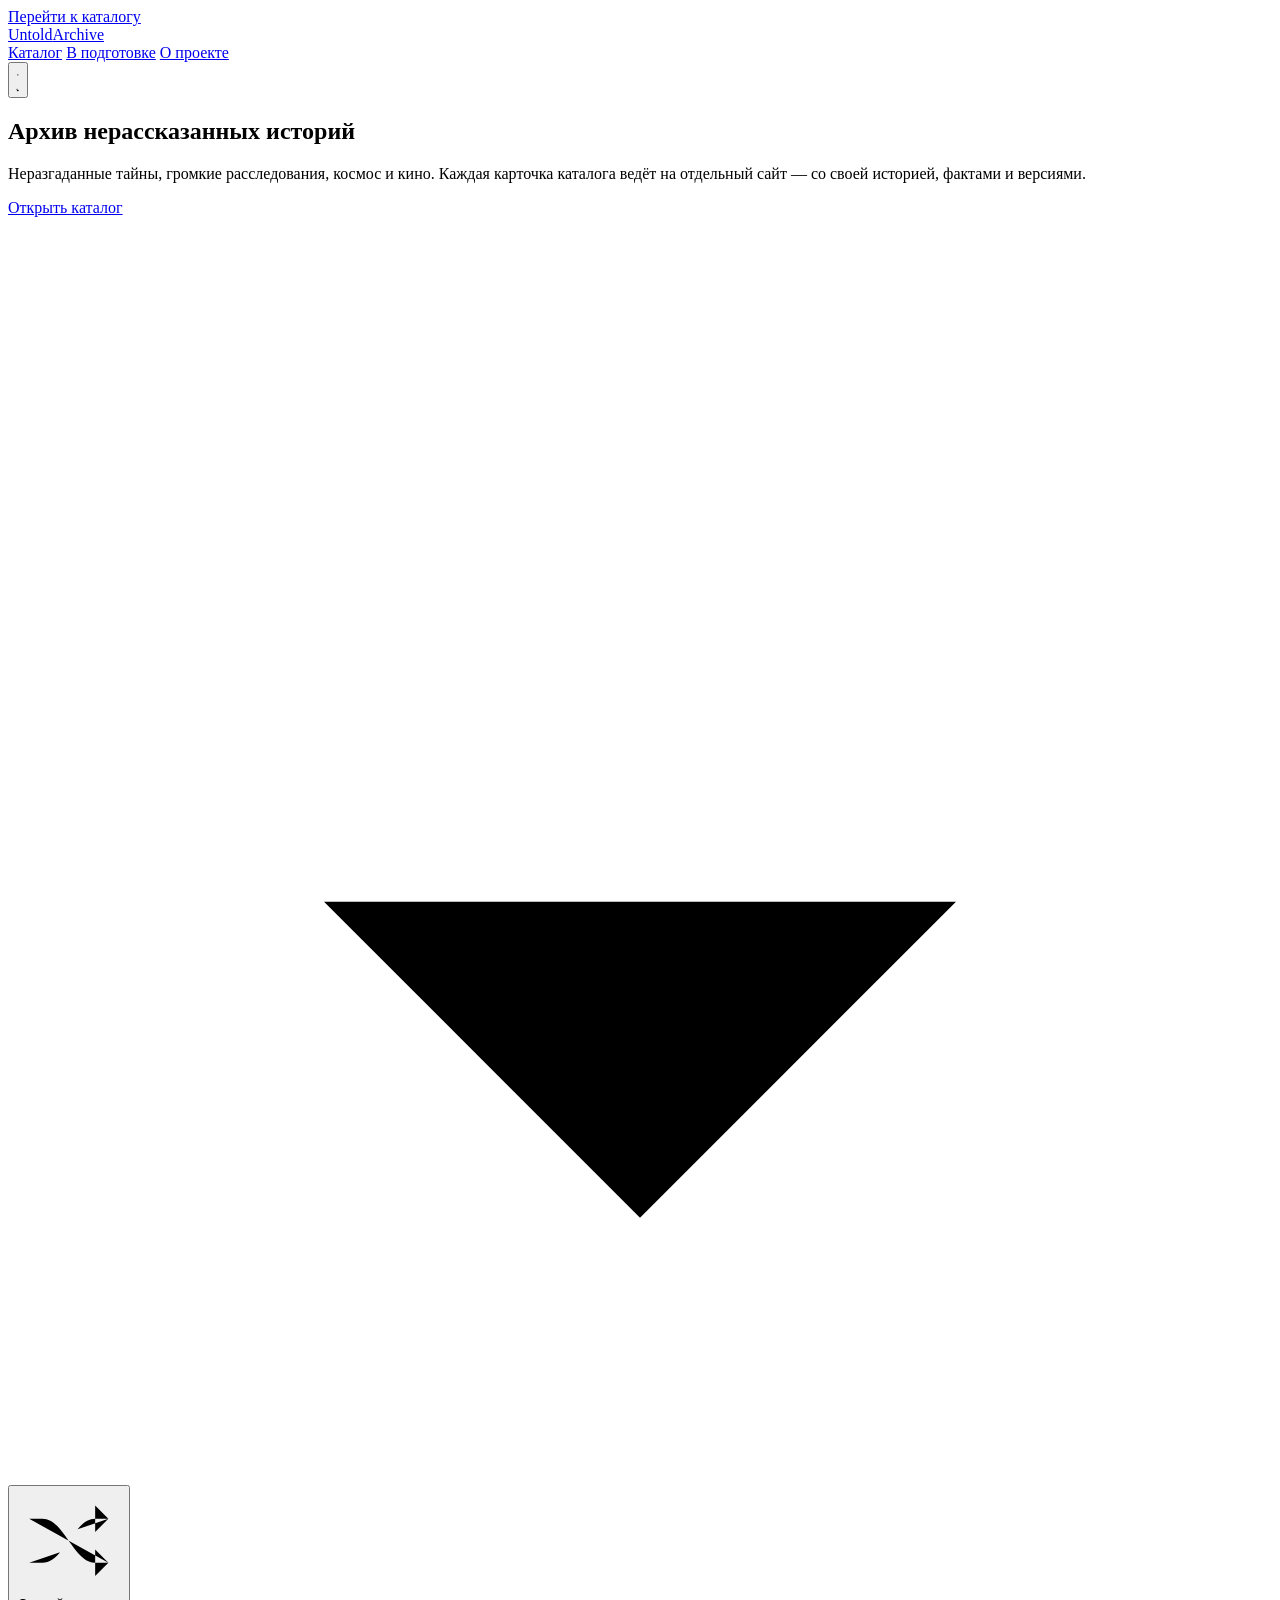
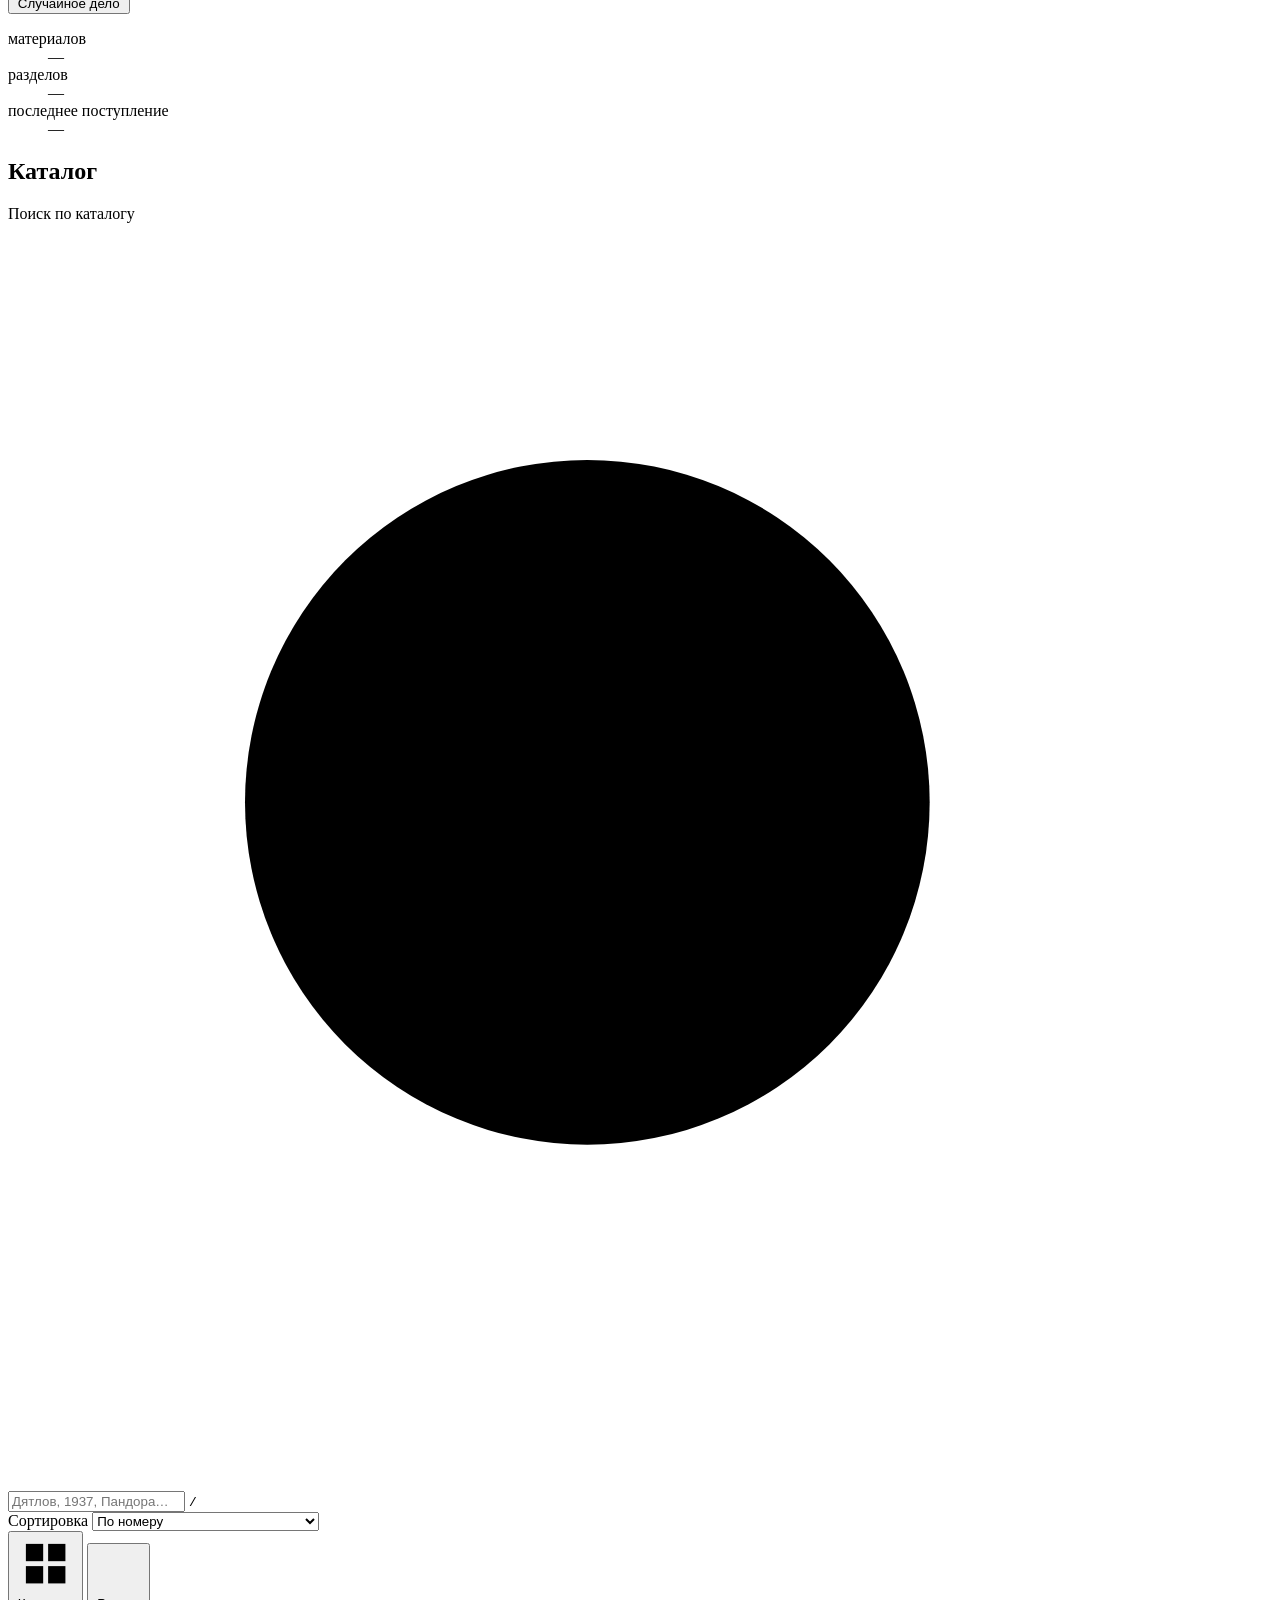
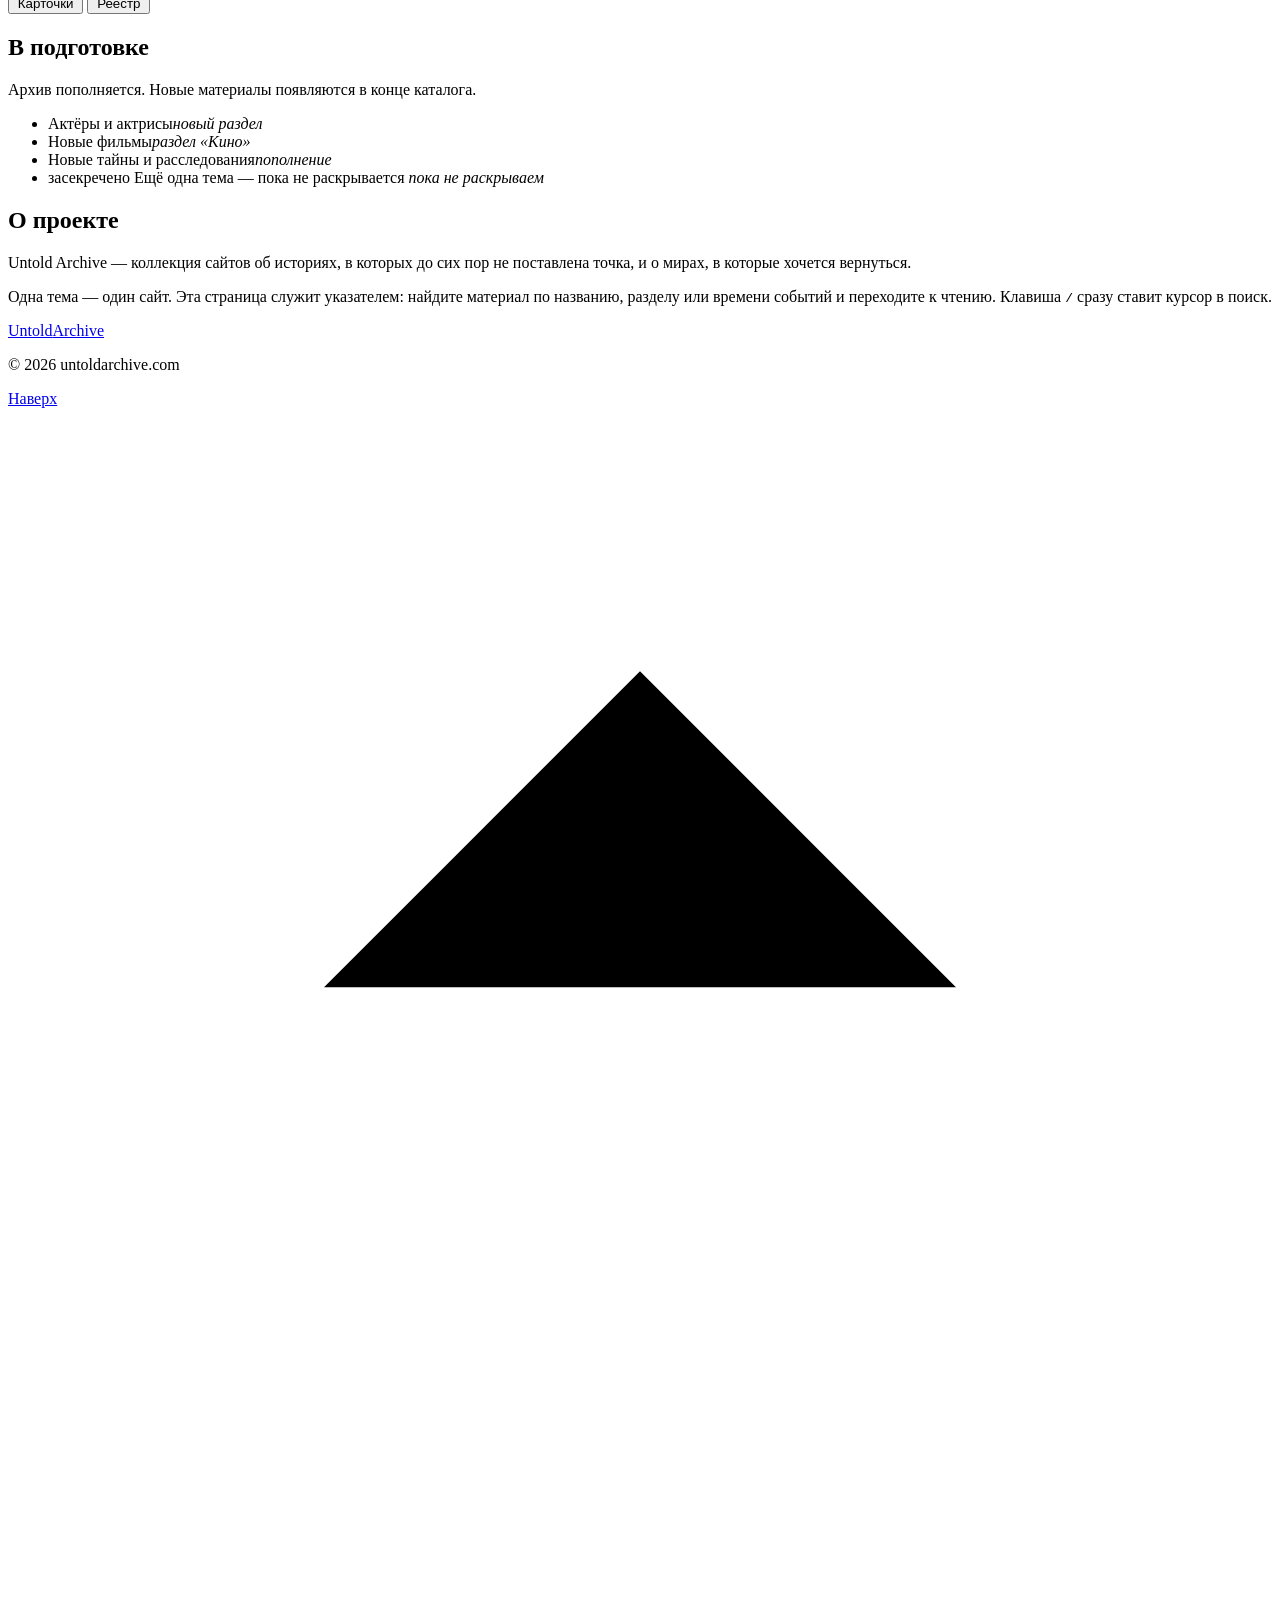
==== index.html @ 39d6f9e0 "Create initial HTML structure for Untold Archive Added a complete HTML structure for the Untold Arch" ====
<!doctype html>
<html lang="ru" data-theme="dark">
  <head>
    <meta charset="UTF-8" />
    <meta name="viewport" content="width=device-width, initial-scale=1.0" />
    <title>Untold Archive — каталог нерассказанных историй: тайны, расследования, космос, кино</title>
    <meta
      name="description"
      content="Untold Archive — каталог авторских сайтов: перевал Дятлова, Амелия Эрхарт, «Мария Целеста», дело Кеннеди, Атлантида, атлас Вселенной, «Интерстеллар» и «Аватар»."
    />
    <meta name="theme-color" content="#101113" />
    <link rel="canonical" href="https://untoldarchive.com/" />

    <meta property="og:type" content="website" />
    <meta property="og:site_name" content="Untold Archive" />
    <meta property="og:title" content="Untold Archive — архив нерассказанных историй" />
    <meta
      property="og:description"
      content="Неразгаданные тайны, громкие расследования, космос и кино. Каждый материал — отдельный сайт."
    />
    <meta property="og:url" content="https://untoldarchive.com/" />
    <meta property="og:locale" content="ru_RU" />

    <link
      rel="icon"
      href="data:image/svg+xml,%3Csvg xmlns='http://www.w3.org/2000/svg' viewBox='0 0 32 32'%3E%3Crect width='32' height='32' rx='4' fill='%23101113'/%3E%3Crect x='6' y='13' width='20' height='6' fill='%23ff5a36'/%3E%3C/svg%3E"
    />

    <link rel="preconnect" href="https://fonts.googleapis.com" />
    <link rel="preconnect" href="https://fonts.gstatic.com" crossorigin />
    <link
      href="https://fonts.googleapis.com/css2?family=Golos+Text:wght@400;500;600&family=JetBrains+Mono:wght@400;500&family=Sofia+Sans+Extra+Condensed:wght@600;800&display=swap"
      rel="stylesheet"
    />

    <!-- Тема применяется до отрисовки, чтобы страница не мигала -->
    <script>
      (function () {
        try {
          var saved = localStorage.getItem('ua-theme');
          if (saved === 'light' || saved === 'dark') {
            document.documentElement.setAttribute('data-theme', saved);
          }
        } catch (e) {}
      })();
    </script>

    <link rel="stylesheet" href="./css/style.css" />
  </head>

  <body>
    <a class="skip-link" href="#catalog">Перейти к каталогу</a>

    <header class="top">
      <div class="wrap top__inner">
        <a class="brand" href="./" aria-label="Untold Archive — на главную">
          <span>Untold</span><i class="brand__bar" aria-hidden="true"></i><span>Archive</span>
        </a>

        <nav class="top__nav" aria-label="Разделы страницы">
          <a href="#catalog">Каталог</a>
          <a href="#soon">В подготовке</a>
          <a href="#about">О проекте</a>
        </nav>

        <button class="icon-btn" id="themeToggle" type="button" aria-label="Включить светлую тему">
          <svg class="icon icon--sun" viewBox="0 0 24 24" aria-hidden="true">
            <circle cx="12" cy="12" r="4" />
            <path d="M12 2v2M12 20v2M2 12h2M20 12h2M4.9 4.9l1.4 1.4M17.7 17.7l1.4 1.4M4.9 19.1l1.4-1.4M17.7 6.3l1.4-1.4" />
          </svg>
          <svg class="icon icon--moon" viewBox="0 0 24 24" aria-hidden="true">
            <path d="M20 14.5A8 8 0 0 1 9.5 4a8 8 0 1 0 10.5 10.5Z" />
          </svg>
        </button>
      </div>
    </header>

    <main>
      <!-- ============================ Первый экран ============================ -->
      <section class="hero">
        <div class="wrap">
          <div class="hero__head">
            <h1 class="hero__title">
              <span class="hero__line">Архив</span>
              <span class="hero__line"><span class="redact">нерассказанных</span></span>
              <span class="hero__line">историй</span>
            </h1>

            <p class="hero__lede">
              Неразгаданные тайны, громкие расследования, космос и кино. Каждая карточка каталога
              ведёт на отдельный сайт — со своей историей, фактами и версиями.
            </p>
          </div>

          <div class="hero__foot">
            <div class="hero__actions">
              <a class="btn btn--primary" href="#catalog">
                Открыть каталог
                <svg class="icon" viewBox="0 0 24 24" aria-hidden="true"><path d="M12 5v14M6 13l6 6 6-6" /></svg>
              </a>
              <button class="btn" type="button" data-random>
                <svg class="icon" viewBox="0 0 24 24" aria-hidden="true">
                  <path d="M3 7h3c5 0 7 10 12 10h3M3 17h3c1.6 0 2.9-1 4-2.4M21 7h-3c-1.6 0-2.9 1-4 2.4M18 4l3 3-3 3M18 14l3 3-3 3" />
                </svg>
                Случайное дело
              </button>
            </div>

            <dl class="stats">
              <div class="stats__item">
                <dt id="statItemsLabel">материалов</dt>
                <dd id="statItems">—</dd>
              </div>
              <div class="stats__item">
                <dt id="statSectionsLabel">разделов</dt>
                <dd id="statSections">—</dd>
              </div>
              <div class="stats__item stats__item--wide">
                <dt>последнее поступление</dt>
                <dd id="statLatest">—</dd>
              </div>
            </dl>
          </div>
        </div>
      </section>

      <!-- ============================== Каталог ============================== -->
      <section class="catalog" id="catalog" aria-labelledby="catalogTitle">
        <div class="wrap">
          <div class="section-head">
            <h2 class="section-title" id="catalogTitle">Каталог</h2>
            <p class="count" id="count" role="status" aria-live="polite"></p>
          </div>

          <div class="controls">
            <form class="search" id="searchForm" role="search">
              <label class="sr-only" for="search">Поиск по каталогу</label>
              <svg class="icon search__icon" viewBox="0 0 24 24" aria-hidden="true">
                <circle cx="11" cy="11" r="6.5" /><path d="m16 16 5 5" />
              </svg>
              <input
                id="search"
                name="q"
                type="search"
                placeholder="Дятлов, 1937, Пандора…"
                autocomplete="off"
                spellcheck="false"
              />
              <kbd class="search__kbd" aria-hidden="true">/</kbd>
              <button class="search__clear" id="searchClear" type="button" aria-label="Очистить поиск" hidden>
                <svg class="icon" viewBox="0 0 24 24" aria-hidden="true"><path d="M6 6l12 12M18 6 6 18" /></svg>
              </button>
            </form>

            <div class="select">
              <label class="sr-only" for="sort">Сортировка</label>
              <select id="sort">
                <option value="no">По номеру</option>
                <option value="new">Сначала новые поступления</option>
                <option value="old">События: от древних к недавним</option>
                <option value="recent">События: от недавних к древним</option>
                <option value="az">По названию, А → Я</option>
              </select>
            </div>

            <div class="segmented" role="group" aria-label="Вид каталога">
              <button type="button" data-view="grid" aria-pressed="true">
                <svg class="icon" viewBox="0 0 24 24" aria-hidden="true">
                  <rect x="4" y="4" width="7" height="7" /><rect x="13" y="4" width="7" height="7" />
                  <rect x="4" y="13" width="7" height="7" /><rect x="13" y="13" width="7" height="7" />
                </svg>
                <span>Карточки</span>
              </button>
              <button type="button" data-view="list" aria-pressed="false">
                <svg class="icon" viewBox="0 0 24 24" aria-hidden="true"><path d="M4 6h16M4 12h16M4 18h16" /></svg>
                <span>Реестр</span>
              </button>
            </div>
          </div>

          <div class="chips" id="chips" role="group" aria-label="Разделы каталога"></div>

          <ul class="grid" id="grid" data-view="grid"></ul>

          <div class="empty" id="empty" hidden>
            <p class="empty__title">В архиве такого нет</p>
            <p class="empty__text" id="emptyText"></p>
            <button class="btn" type="button" id="resetFilters">Показать весь каталог</button>
          </div>

          <noscript>
            <p class="noscript">Каталог собирается скриптом. Включите JavaScript, чтобы увидеть материалы.</p>
          </noscript>
        </div>
      </section>

      <!-- =========================== В подготовке =========================== -->
      <section class="soon" id="soon" aria-labelledby="soonTitle">
        <div class="wrap soon__inner">
          <div>
            <h2 class="section-title" id="soonTitle">В подготовке</h2>
            <p class="soon__text">Архив пополняется. Новые материалы появляются в конце каталога.</p>
          </div>

          <ul class="soon__list">
            <li><span>Актёры и актрисы</span><em>новый раздел</em></li>
            <li><span>Новые фильмы</span><em>раздел «Кино»</em></li>
            <li><span>Новые тайны и расследования</span><em>пополнение</em></li>
            <li>
              <span class="redact redact--still" aria-hidden="true">засекречено</span>
              <span class="sr-only">Ещё одна тема — пока не раскрывается</span>
              <em>пока не раскрываем</em>
            </li>
          </ul>
        </div>
      </section>

      <!-- ============================= О проекте ============================= -->
      <section class="about" id="about" aria-labelledby="aboutTitle">
        <div class="wrap about__inner">
          <h2 class="section-title" id="aboutTitle">О проекте</h2>
          <div class="about__text">
            <p class="about__lead">
              Untold Archive — коллекция сайтов об историях, в которых до сих пор не поставлена точка,
              и о мирах, в которые хочется вернуться.
            </p>
            <p>
              Одна тема — один сайт. Эта страница служит указателем: найдите материал по названию,
              разделу или времени событий и переходите к чтению. Клавиша
              <kbd>/</kbd> сразу ставит курсор в поиск.
            </p>
          </div>
        </div>
      </section>
    </main>

    <footer class="footer">
      <div class="wrap footer__inner">
        <a class="brand brand--small" href="./" aria-label="Untold Archive — на главную">
          <span>Untold</span><i class="brand__bar" aria-hidden="true"></i><span>Archive</span>
        </a>
        <p class="footer__copy">© <span id="year">2026</span> untoldarchive.com</p>
        <a class="footer__up" href="#top" id="toTop">
          Наверх
          <svg class="icon" viewBox="0 0 24 24" aria-hidden="true"><path d="M12 19V5M6 11l6-6 6 6" /></svg>
        </a>
      </div>
    </footer>

    <script type="module" src="./js/app.js"></script>
  </body>
</html>
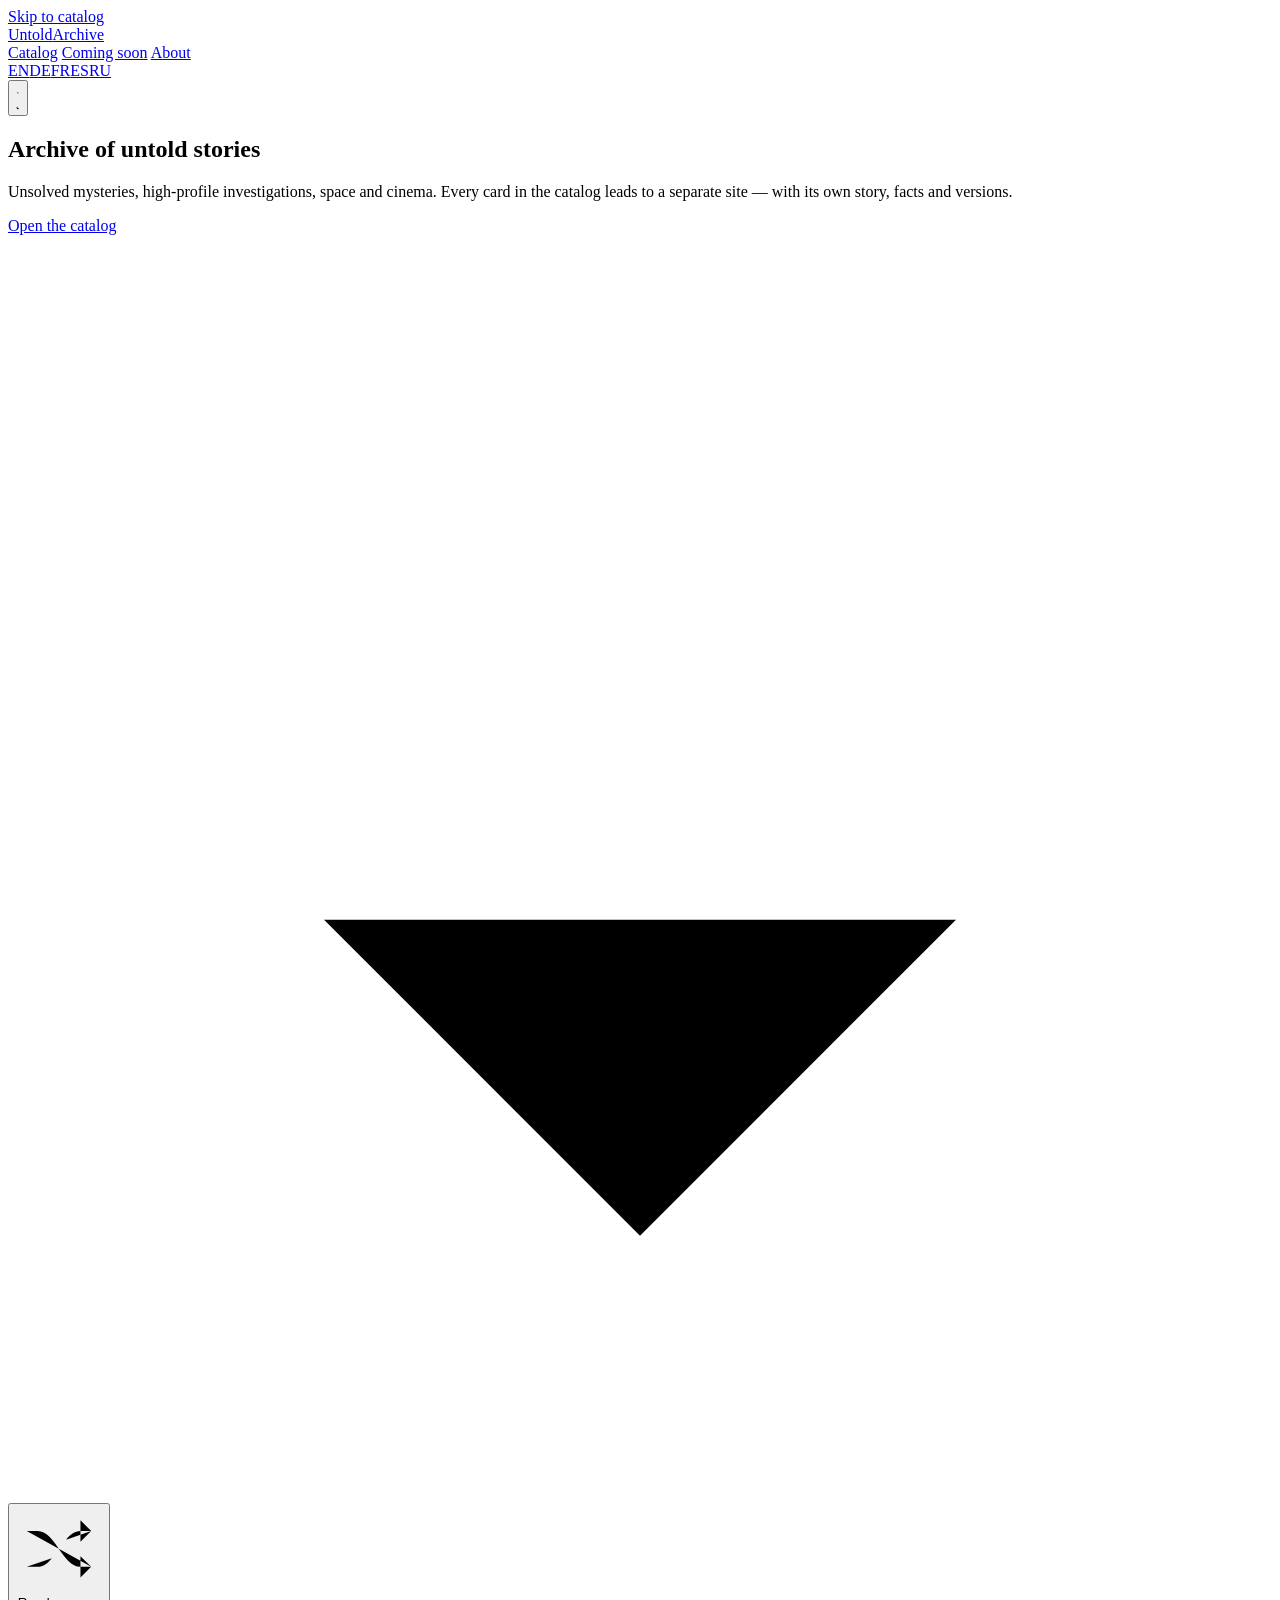
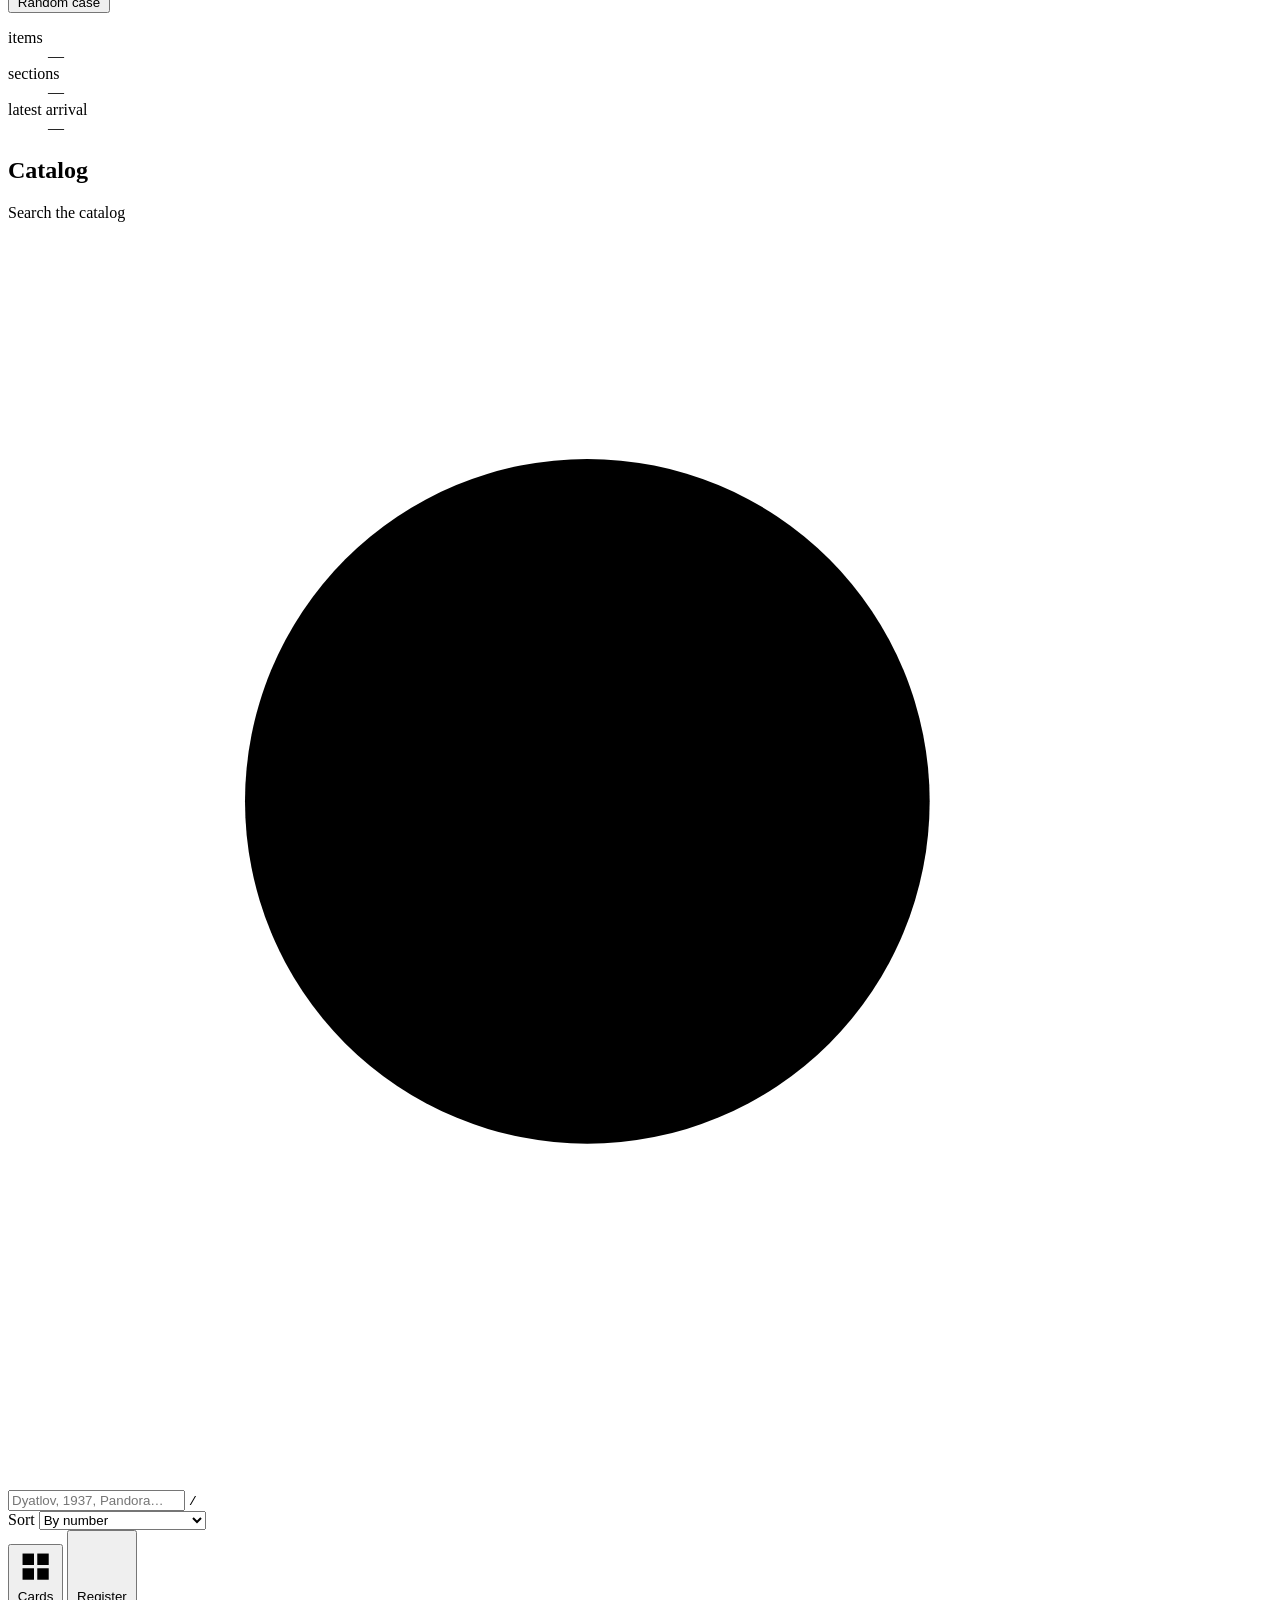
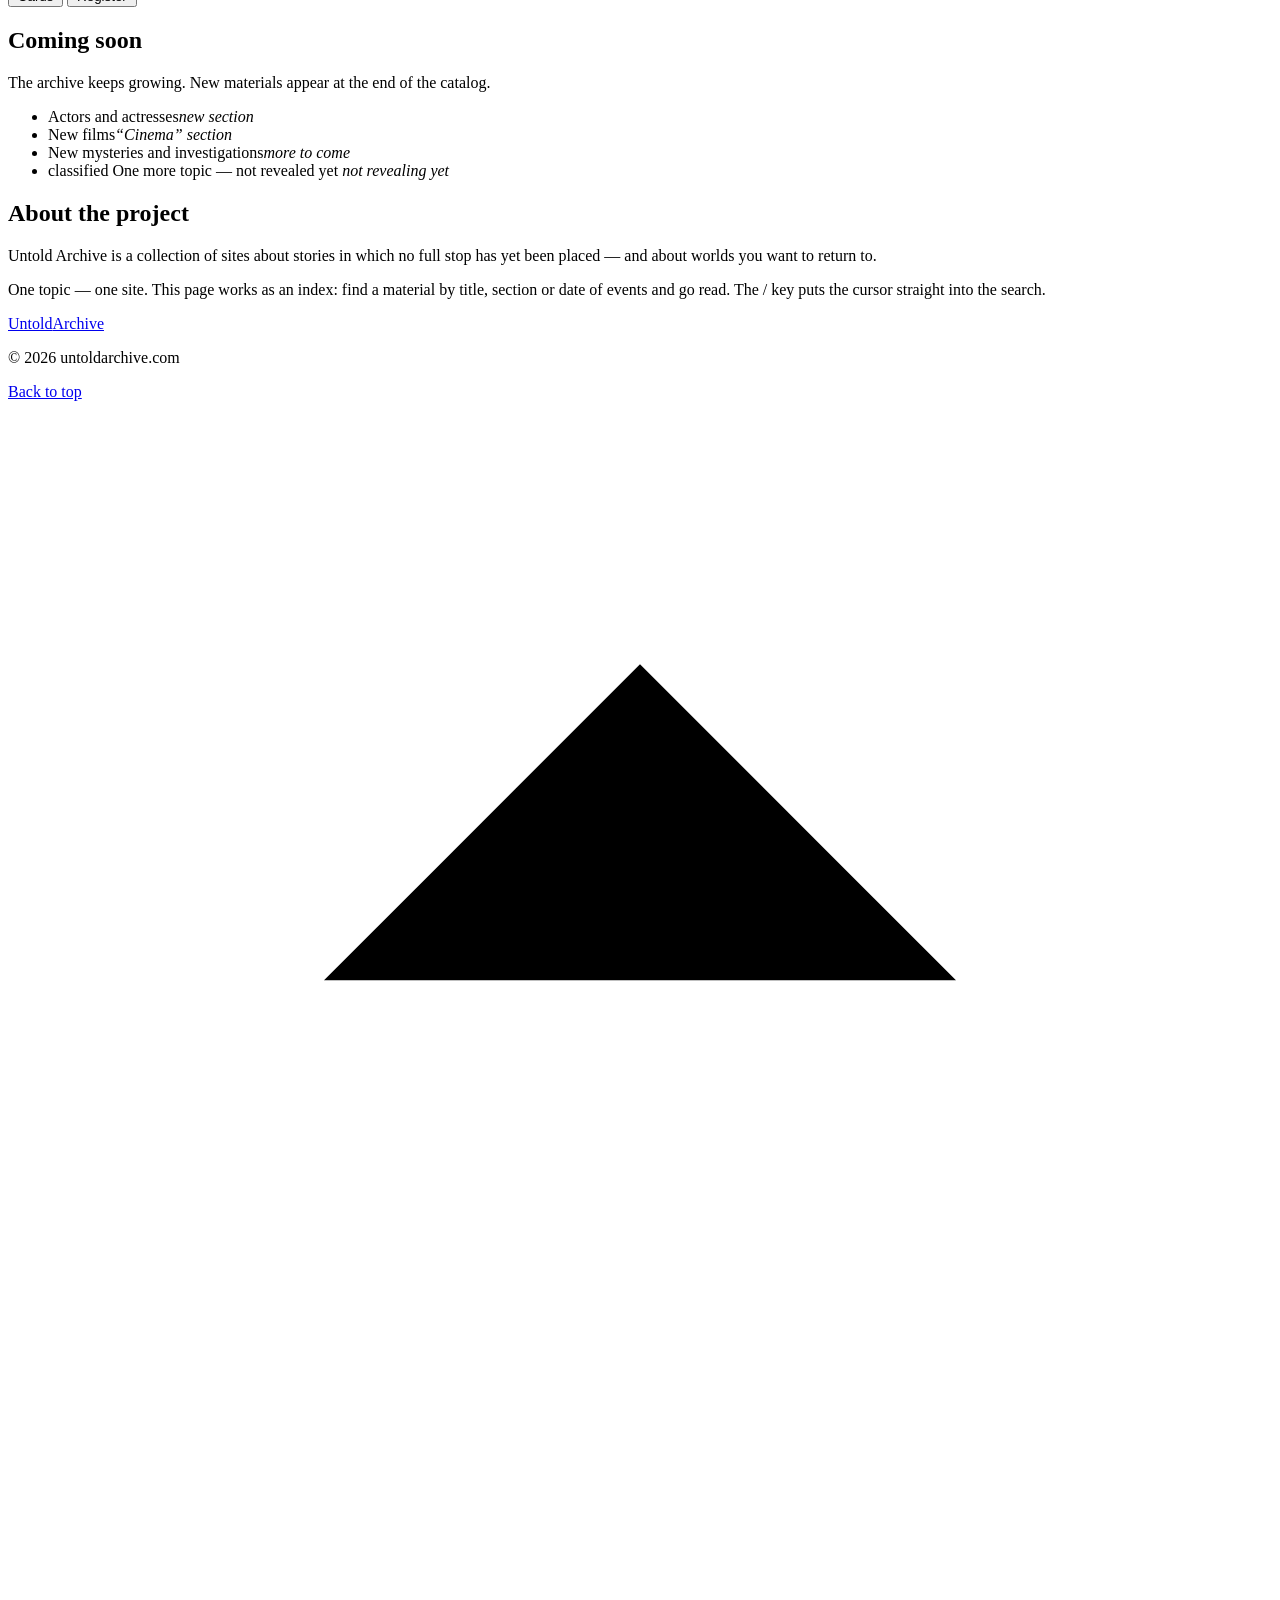
==== commit 13389f31: "Update print statement from 'Hello' to 'Goodbye'" ====
--- a/index.html
+++ b/index.html
@@ -1,25 +1,26 @@
 <!doctype html>
-<html lang="ru" data-theme="dark">
+<html lang="en" data-theme="dark">
   <head>
     <meta charset="UTF-8" />
     <meta name="viewport" content="width=device-width, initial-scale=1.0" />
-    <title>Untold Archive — каталог нерассказанных историй: тайны, расследования, космос, кино</title>
-    <meta
-      name="description"
-      content="Untold Archive — каталог авторских сайтов: перевал Дятлова, Амелия Эрхарт, «Мария Целеста», дело Кеннеди, Атлантида, атлас Вселенной, «Интерстеллар» и «Аватар»."
-    />
+    <title>Untold Archive — a catalog of untold stories: mysteries, investigations, space, cinema</title>
+    <meta name="description" content="Untold Archive — a catalog of author sites: Dyatlov Pass, Amelia Earhart, the Mary Celeste, the Kennedy case, Atlantis, the atlas of the Universe, Interstellar and Avatar." />
     <meta name="theme-color" content="#101113" />
     <link rel="canonical" href="https://untoldarchive.com/" />
 
     <meta property="og:type" content="website" />
     <meta property="og:site_name" content="Untold Archive" />
-    <meta property="og:title" content="Untold Archive — архив нерассказанных историй" />
-    <meta
-      property="og:description"
-      content="Неразгаданные тайны, громкие расследования, космос и кино. Каждый материал — отдельный сайт."
-    />
+    <meta property="og:title" content="Untold Archive — a catalog of untold stories: mysteries, investigations, space, cinema" />
+    <meta property="og:description" content="Untold Archive — a catalog of author sites: Dyatlov Pass, Amelia Earhart, the Mary Celeste, the Kennedy case, Atlantis, the atlas of the Universe, Interstellar and Avatar." />
     <meta property="og:url" content="https://untoldarchive.com/" />
-    <meta property="og:locale" content="ru_RU" />
+    <meta property="og:locale" content="en_US" />
+
+    <link rel="alternate" hreflang="en" href="./" />
+    <link rel="alternate" hreflang="de" href="https://untoldarchive.com/de/" />
+    <link rel="alternate" hreflang="fr" href="https://untoldarchive.com/fr/" />
+    <link rel="alternate" hreflang="es" href="https://untoldarchive.com/es/" />
+    <link rel="alternate" hreflang="ru" href="https://untoldarchive.com/ru/" />
+    <link rel="alternate" hreflang="x-default" href="./" />
 
     <link
       rel="icon"
@@ -45,25 +46,26 @@
       })();
     </script>
 
-    <link rel="stylesheet" href="./css/style.css" />
+    <link rel="stylesheet" href="./assets/style.css" />
   </head>
-
   <body>
-    <a class="skip-link" href="#catalog">Перейти к каталогу</a>
+    <a class="skip-link" href="#catalog">Skip to catalog</a>
 
     <header class="top">
       <div class="wrap top__inner">
-        <a class="brand" href="./" aria-label="Untold Archive — на главную">
+        <a class="brand" href="./" aria-label="Untold Archive — to the home page">
           <span>Untold</span><i class="brand__bar" aria-hidden="true"></i><span>Archive</span>
         </a>
 
-        <nav class="top__nav" aria-label="Разделы страницы">
-          <a href="#catalog">Каталог</a>
-          <a href="#soon">В подготовке</a>
-          <a href="#about">О проекте</a>
+        <nav class="top__nav" aria-label="Page sections">
+          <a href="#catalog">Catalog</a>
+          <a href="#soon">Coming soon</a>
+          <a href="#about">About</a>
         </nav>
 
-        <button class="icon-btn" id="themeToggle" type="button" aria-label="Включить светлую тему">
+        <nav class="lang top__lang" aria-label="Page language"><a href="./" hreflang="en" title="English" aria-current="page">EN</a><a href="https://untoldarchive.com/de/" hreflang="de" title="Deutsch">DE</a><a href="https://untoldarchive.com/fr/" hreflang="fr" title="Français">FR</a><a href="https://untoldarchive.com/es/" hreflang="es" title="Español">ES</a><a href="https://untoldarchive.com/ru/" hreflang="ru" title="Русский">RU</a></nav>
+
+        <button class="icon-btn" id="themeToggle" type="button" aria-label="Switch to light theme">
           <svg class="icon icon--sun" viewBox="0 0 24 24" aria-hidden="true">
             <circle cx="12" cy="12" r="4" />
             <path d="M12 2v2M12 20v2M2 12h2M20 12h2M4.9 4.9l1.4 1.4M17.7 17.7l1.4 1.4M4.9 19.1l1.4-1.4M17.7 6.3l1.4-1.4" />
@@ -81,42 +83,39 @@
         <div class="wrap">
           <div class="hero__head">
             <h1 class="hero__title">
-              <span class="hero__line">Архив</span>
-              <span class="hero__line"><span class="redact">нерассказанных</span></span>
-              <span class="hero__line">историй</span>
+              <span class="hero__line">Archive</span>
+              <span class="hero__line"><span class="redact">of untold</span></span>
+              <span class="hero__line">stories</span>
             </h1>
 
-            <p class="hero__lede">
-              Неразгаданные тайны, громкие расследования, космос и кино. Каждая карточка каталога
-              ведёт на отдельный сайт — со своей историей, фактами и версиями.
-            </p>
+            <p class="hero__lede">Unsolved mysteries, high-profile investigations, space and cinema. Every card in the catalog leads to a separate site — with its own story, facts and versions.</p>
           </div>
 
           <div class="hero__foot">
             <div class="hero__actions">
               <a class="btn btn--primary" href="#catalog">
-                Открыть каталог
+                Open the catalog
                 <svg class="icon" viewBox="0 0 24 24" aria-hidden="true"><path d="M12 5v14M6 13l6 6 6-6" /></svg>
               </a>
               <button class="btn" type="button" data-random>
                 <svg class="icon" viewBox="0 0 24 24" aria-hidden="true">
                   <path d="M3 7h3c5 0 7 10 12 10h3M3 17h3c1.6 0 2.9-1 4-2.4M21 7h-3c-1.6 0-2.9 1-4 2.4M18 4l3 3-3 3M18 14l3 3-3 3" />
                 </svg>
-                Случайное дело
+                Random case
               </button>
             </div>
 
             <dl class="stats">
               <div class="stats__item">
-                <dt id="statItemsLabel">материалов</dt>
+                <dt id="statItemsLabel">items</dt>
                 <dd id="statItems">—</dd>
               </div>
               <div class="stats__item">
-                <dt id="statSectionsLabel">разделов</dt>
+                <dt id="statSectionsLabel">sections</dt>
                 <dd id="statSections">—</dd>
               </div>
               <div class="stats__item stats__item--wide">
-                <dt>последнее поступление</dt>
+                <dt>latest arrival</dt>
                 <dd id="statLatest">—</dd>
               </div>
             </dl>
@@ -128,13 +127,13 @@
       <section class="catalog" id="catalog" aria-labelledby="catalogTitle">
         <div class="wrap">
           <div class="section-head">
-            <h2 class="section-title" id="catalogTitle">Каталог</h2>
+            <h2 class="section-title" id="catalogTitle">Catalog</h2>
             <p class="count" id="count" role="status" aria-live="polite"></p>
           </div>
 
           <div class="controls">
             <form class="search" id="searchForm" role="search">
-              <label class="sr-only" for="search">Поиск по каталогу</label>
+              <label class="sr-only" for="search">Search the catalog</label>
               <svg class="icon search__icon" viewBox="0 0 24 24" aria-hidden="true">
                 <circle cx="11" cy="11" r="6.5" /><path d="m16 16 5 5" />
               </svg>
@@ -142,54 +141,54 @@
                 id="search"
                 name="q"
                 type="search"
-                placeholder="Дятлов, 1937, Пандора…"
+                placeholder="Dyatlov, 1937, Pandora…"
                 autocomplete="off"
                 spellcheck="false"
               />
               <kbd class="search__kbd" aria-hidden="true">/</kbd>
-              <button class="search__clear" id="searchClear" type="button" aria-label="Очистить поиск" hidden>
+              <button class="search__clear" id="searchClear" type="button" aria-label="Clear search" hidden>
                 <svg class="icon" viewBox="0 0 24 24" aria-hidden="true"><path d="M6 6l12 12M18 6 6 18" /></svg>
               </button>
             </form>
 
             <div class="select">
-              <label class="sr-only" for="sort">Сортировка</label>
+              <label class="sr-only" for="sort">Sort</label>
               <select id="sort">
-                <option value="no">По номеру</option>
-                <option value="new">Сначала новые поступления</option>
-                <option value="old">События: от древних к недавним</option>
-                <option value="recent">События: от недавних к древним</option>
-                <option value="az">По названию, А → Я</option>
+                <option value="no">By number</option>
+                <option value="new">Newest arrivals first</option>
+                <option value="old">Events: oldest to newest</option>
+                <option value="recent">Events: newest to oldest</option>
+                <option value="az">By title, A → Z</option>
               </select>
             </div>
 
-            <div class="segmented" role="group" aria-label="Вид каталога">
+            <div class="segmented" role="group" aria-label="Catalog view">
               <button type="button" data-view="grid" aria-pressed="true">
                 <svg class="icon" viewBox="0 0 24 24" aria-hidden="true">
                   <rect x="4" y="4" width="7" height="7" /><rect x="13" y="4" width="7" height="7" />
                   <rect x="4" y="13" width="7" height="7" /><rect x="13" y="13" width="7" height="7" />
                 </svg>
-                <span>Карточки</span>
+                <span>Cards</span>
               </button>
               <button type="button" data-view="list" aria-pressed="false">
                 <svg class="icon" viewBox="0 0 24 24" aria-hidden="true"><path d="M4 6h16M4 12h16M4 18h16" /></svg>
-                <span>Реестр</span>
+                <span>Register</span>
               </button>
             </div>
           </div>
 
-          <div class="chips" id="chips" role="group" aria-label="Разделы каталога"></div>
+          <div class="chips" id="chips" role="group" aria-label="Catalog sections"></div>
 
           <ul class="grid" id="grid" data-view="grid"></ul>
 
           <div class="empty" id="empty" hidden>
-            <p class="empty__title">В архиве такого нет</p>
+            <p class="empty__title">Nothing like that in the archive</p>
             <p class="empty__text" id="emptyText"></p>
-            <button class="btn" type="button" id="resetFilters">Показать весь каталог</button>
+            <button class="btn" type="button" id="resetFilters">Show the whole catalog</button>
           </div>
 
           <noscript>
-            <p class="noscript">Каталог собирается скриптом. Включите JavaScript, чтобы увидеть материалы.</p>
+            <p class="noscript">The catalog is assembled by a script. Enable JavaScript to see the materials.</p>
           </noscript>
         </div>
       </section>
@@ -198,18 +197,18 @@
       <section class="soon" id="soon" aria-labelledby="soonTitle">
         <div class="wrap soon__inner">
           <div>
-            <h2 class="section-title" id="soonTitle">В подготовке</h2>
-            <p class="soon__text">Архив пополняется. Новые материалы появляются в конце каталога.</p>
+            <h2 class="section-title" id="soonTitle">Coming soon</h2>
+            <p class="soon__text">The archive keeps growing. New materials appear at the end of the catalog.</p>
           </div>
 
           <ul class="soon__list">
-            <li><span>Актёры и актрисы</span><em>новый раздел</em></li>
-            <li><span>Новые фильмы</span><em>раздел «Кино»</em></li>
-            <li><span>Новые тайны и расследования</span><em>пополнение</em></li>
+            <li><span>Actors and actresses</span><em>new section</em></li>
+            <li><span>New films</span><em>“Cinema” section</em></li>
+            <li><span>New mysteries and investigations</span><em>more to come</em></li>
             <li>
-              <span class="redact redact--still" aria-hidden="true">засекречено</span>
-              <span class="sr-only">Ещё одна тема — пока не раскрывается</span>
-              <em>пока не раскрываем</em>
+              <span class="redact redact--still" aria-hidden="true">classified</span>
+              <span class="sr-only">One more topic — not revealed yet</span>
+              <em>not revealing yet</em>
             </li>
           </ul>
         </div>
@@ -218,17 +217,10 @@
       <!-- ============================= О проекте ============================= -->
       <section class="about" id="about" aria-labelledby="aboutTitle">
         <div class="wrap about__inner">
-          <h2 class="section-title" id="aboutTitle">О проекте</h2>
+          <h2 class="section-title" id="aboutTitle">About the project</h2>
           <div class="about__text">
-            <p class="about__lead">
-              Untold Archive — коллекция сайтов об историях, в которых до сих пор не поставлена точка,
-              и о мирах, в которые хочется вернуться.
-            </p>
-            <p>
-              Одна тема — один сайт. Эта страница служит указателем: найдите материал по названию,
-              разделу или времени событий и переходите к чтению. Клавиша
-              <kbd>/</kbd> сразу ставит курсор в поиск.
-            </p>
+            <p class="about__lead">Untold Archive is a collection of sites about stories in which no full stop has yet been placed — and about worlds you want to return to.</p>
+            <p>One topic — one site. This page works as an index: find a material by title, section or date of events and go read. The / key puts the cursor straight into the search.</p>
           </div>
         </div>
       </section>
@@ -236,17 +228,20 @@
 
     <footer class="footer">
       <div class="wrap footer__inner">
-        <a class="brand brand--small" href="./" aria-label="Untold Archive — на главную">
+        <a class="brand brand--small" href="./" aria-label="Untold Archive — to the home page">
           <span>Untold</span><i class="brand__bar" aria-hidden="true"></i><span>Archive</span>
         </a>
         <p class="footer__copy">© <span id="year">2026</span> untoldarchive.com</p>
         <a class="footer__up" href="#top" id="toTop">
-          Наверх
+          Back to top
           <svg class="icon" viewBox="0 0 24 24" aria-hidden="true"><path d="M12 19V5M6 11l6-6 6 6" /></svg>
         </a>
       </div>
     </footer>
 
-    <script type="module" src="./js/app.js"></script>
+    <script>
+      window.UA = {"locale":"en","dict":{"docTitle":"Untold Archive — a catalog of untold stories: mysteries, investigations, space, cinema","docDescription":"Untold Archive — a catalog of author sites: Dyatlov Pass, Amelia Earhart, the Mary Celeste, the Kennedy case, Atlantis, the atlas of the Universe, Interstellar and Avatar.","skipLink":"Skip to catalog","navLabel":"Page sections","navCatalog":"Catalog","navSoon":"Coming soon","navAbout":"About","brandHome":"Untold Archive — to the home page","themeToLight":"Switch to light theme","themeToDark":"Switch to dark theme","langLabel":"Page language","hero":["Archive","of untold","stories"],"heroLede":"Unsolved mysteries, high-profile investigations, space and cinema. Every card in the catalog leads to a separate site — with its own story, facts and versions.","openCatalog":"Open the catalog","randomCase":"Random case","statItemsLabel":"items","statSectionsLabel":"sections","statLatestLabel":"latest arrival","itemWords":{"one":"item","other":"items"},"catalogTitle":"Catalog","chipsLabel":"Catalog sections","countFound":"{n} of {total} found","searchLabel":"Search the catalog","searchPlaceholder":"Dyatlov, 1937, Pandora…","searchClear":"Clear search","sortLabel":"Sort","sortOptions":["By number","Newest arrivals first","Events: oldest to newest","Events: newest to oldest","By title, A → Z"],"viewLabel":"Catalog view","viewGrid":"Cards","viewList":"Register","chipAll":"All","chipSoon":"Section in preparation","chipSoonShort":"soon","cardOpen":"Open site","emptyTitle":"Nothing like that in the archive","emptyQuery":"Nothing found for “{q}”{where}. Try another word — a name, a year or a place.","emptyCategory":"This section is empty for now.","resetFilters":"Show the whole catalog","noscript":"The catalog is assembled by a script. Enable JavaScript to see the materials.","soonTitle":"Coming soon","soonText":"The archive keeps growing. New materials appear at the end of the catalog.","soonList":[{"title":"Actors and actresses","note":"new section"},{"title":"New films","note":"“Cinema” section"},{"title":"New mysteries and investigations","note":"more to come"},{"title":"One more topic — not revealed yet","note":"not revealing yet"}],"soonRedacted":"classified","aboutTitle":"About the project","aboutLead":"Untold Archive is a collection of sites about stories in which no full stop has yet been placed — and about worlds you want to return to.","aboutBody":"One topic — one site. This page works as an index: find a material by title, section or date of events and go read. The / key puts the cursor straight into the search.","footerUp":"Back to top","fallbackLabel":"Uncategorised","fallbackShort":"Other","inSection":" in the “{label}” section"},"categories":[{"id":"mystery","label":"Mysteries \u0026 Disappearances","short":"Mysteries","color":"#a9c4ff"},{"id":"case","label":"Investigations","short":"Investigations","color":"#e0475c"},{"id":"ancient","label":"Ancient World","short":"Ancient","color":"#e6b450"},{"id":"space","label":"Space","short":"Space","color":"#b58cff"},{"id":"film","label":"Cinema","short":"Cinema","color":"#4fc3f7"},{"id":"people","label":"Actors \u0026 Actresses","short":"People","color":"#f29bb7"}],"items":[{"id":"dyatlov-pass","url":"https://untoldarchive.com/TheDyatlovPassIncident-en/","title":"Dyatlov Pass","subtitle":"Mountain of the Dead","desc":"Nine hikers from Igor Dyatlov’s group died in the northern Urals on the night of 2 February 1959. The causes are still argued over.","category":"mystery","mark":"1959","year":1959,"hue":"#bfe3ff","glyph":"mountain","glyphSvg":"\u003csvg class=\"glyph\" viewBox=\"0 0 64 64\" fill=\"none\" stroke=\"currentColor\" stroke-width=\"1.4\" stroke-linecap=\"round\" stroke-linejoin=\"round\" aria-hidden=\"true\" focusable=\"false\"\u003e\u003cpath pathLength=\"1\" d=\"M4 52 22 20l9 14 7-10 22 28Z\"/\u003e\u003cpath pathLength=\"1\" d=\"m27 52 5-8 5 8\"/\u003e\u003cpath pathLength=\"1\" d=\"M32 44v8\"/\u003e\u003ccircle pathLength=\"1\" cx=\"49\" cy=\"13\" r=\"4\"/\u003e\u003c/svg\u003e","tags":["Urals","Kholat Syakhl","hikers","USSR","tent","Dyatlov"]},{"id":"amelia-earhart","url":"https://untoldarchive.com/DisappearanceOfAmeliaEarhart-en/","title":"The Disappearance of Amelia Earhart","subtitle":"Archival investigation","desc":"On 2 July 1937 the Lockheed Electra vanished over the Pacific on its way to Howland Island. Neither the aircraft nor the crew has ever been found.","category":"mystery","mark":"1937","year":1937,"hue":"#f2c879","glyph":"plane","glyphSvg":"\u003csvg class=\"glyph\" viewBox=\"0 0 64 64\" fill=\"none\" stroke=\"currentColor\" stroke-width=\"1.4\" stroke-linecap=\"round\" stroke-linejoin=\"round\" aria-hidden=\"true\" focusable=\"false\"\u003e\u003cpath pathLength=\"1\" d=\"M32 6c2 3 3 7 3 12v28c0 4-1 8-3 12-2-4-3-8-3-12V18c0-5 1-9 3-12Z\"/\u003e\u003cpath pathLength=\"1\" d=\"M29 24 6 34v4l23-4\"/\u003e\u003cpath pathLength=\"1\" d=\"m35 24 23 10v4l-23-4\"/\u003e\u003cpath pathLength=\"1\" d=\"m29 48-9 5v3l9-2\"/\u003e\u003cpath pathLength=\"1\" d=\"m35 48 9 5v3l-9-2\"/\u003e\u003cpath pathLength=\"1\" d=\"M17 25v5\"/\u003e\u003cpath pathLength=\"1\" d=\"M47 25v5\"/\u003e\u003c/svg\u003e","tags":["aviation","Pacific","Howland","Electra","Noonan","aviator"]},{"id":"mary-celeste","url":"https://untoldarchive.com/MaryCeleste-en/","title":"Mary Celeste","subtitle":"Archive of the unknown","desc":"In December 1872 a brigantine was found in the Atlantic under sail, with her cargo aboard — and not a single person on board.","category":"mystery","mark":"1872","year":1872,"hue":"#6fc7b8","glyph":"ship","glyphSvg":"\u003csvg class=\"glyph\" viewBox=\"0 0 64 64\" fill=\"none\" stroke=\"currentColor\" stroke-width=\"1.4\" stroke-linecap=\"round\" stroke-linejoin=\"round\" aria-hidden=\"true\" focusable=\"false\"\u003e\u003cpath pathLength=\"1\" d=\"M8 44h48l-6 10H14Z\"/\u003e\u003cpath pathLength=\"1\" d=\"M22 44V10\"/\u003e\u003cpath pathLength=\"1\" d=\"M42 44V16\"/\u003e\u003cpath pathLength=\"1\" d=\"M19 14 8 40h11Z\"/\u003e\u003cpath pathLength=\"1\" d=\"M25 12h11v10H25Z\"/\u003e\u003cpath pathLength=\"1\" d=\"M25 26h13v12H25Z\"/\u003e\u003cpath pathLength=\"1\" d=\"M45 18c5 5 8 12 8 20h-8Z\"/\u003e\u003cpath pathLength=\"1\" d=\"M4 60c4-3 8-3 12 0s8 3 12 0 8-3 12 0 8 3 12 0 4-2 8-1\"/\u003e\u003c/svg\u003e","tags":["ghost ship","Atlantic","brigantine","sea","crew"]},{"id":"kennedy","url":"https://untoldarchive.com/JohnFitzgeraldKennedy-en/","title":"The Kennedy Case","subtitle":"Historical investigation","desc":"Dallas, 22 November 1963. Shots in Dealey Plaza, the Warren Commission, and questions that are still being answered.","category":"case","mark":"1963","year":1963,"hue":"#d9d2c3","glyph":"dossier","glyphSvg":"\u003csvg class=\"glyph\" viewBox=\"0 0 64 64\" fill=\"none\" stroke=\"currentColor\" stroke-width=\"1.4\" stroke-linecap=\"round\" stroke-linejoin=\"round\" aria-hidden=\"true\" focusable=\"false\"\u003e\u003cpath pathLength=\"1\" d=\"M8 18h16l5 6h27v28H8Z\"/\u003e\u003cpath pathLength=\"1\" d=\"M16 34h16\"/\u003e\u003cpath pathLength=\"1\" d=\"M16 42h12\"/\u003e\u003ccircle pathLength=\"1\" cx=\"44\" cy=\"39\" r=\"7\"/\u003e\u003cpath pathLength=\"1\" d=\"m40 39 3 3 5-6\"/\u003e\u003c/svg\u003e","tags":["John Kennedy","JFK","Dallas","Oswald","USA","president","assassination"]},{"id":"franklin-expedition","url":"https://untoldarchive.com/FranklinExpedition-en/","title":"The Franklin Expedition","subtitle":"Two ships and 129 men","desc":"Erebus and Terror sailed to find the Northwest Passage in 1845. Nobody came back from the Arctic.","category":"mystery","mark":"1845","year":1845,"hue":"#a9c4ff","glyph":"compass","glyphSvg":"\u003csvg class=\"glyph\" viewBox=\"0 0 64 64\" fill=\"none\" stroke=\"currentColor\" stroke-width=\"1.4\" stroke-linecap=\"round\" stroke-linejoin=\"round\" aria-hidden=\"true\" focusable=\"false\"\u003e\u003ccircle pathLength=\"1\" cx=\"32\" cy=\"32\" r=\"25\"/\u003e\u003cpath pathLength=\"1\" d=\"m32 12 6 20-6 20-6-20Z\"/\u003e\u003cpath pathLength=\"1\" d=\"M11 32h7\"/\u003e\u003cpath pathLength=\"1\" d=\"M46 32h7\"/\u003e\u003ccircle pathLength=\"1\" cx=\"32\" cy=\"32\" r=\"2\"/\u003e\u003c/svg\u003e","tags":["Arctic","Erebus","Terror","Northwest Passage","ice","Canada"]},{"id":"alexander-tomb","url":"https://untoldarchive.com/AlexanderOfMacedon-en/","title":"Where Does Alexander Rest?","subtitle":"The lost tomb","desc":"Alexander of Macedon died in Babylon in 323 BC. His tomb was seen in Alexandria — and then it vanished from the record.","category":"ancient","mark":"323 BC","year":-323,"hue":"#e6b450","glyph":"column","glyphSvg":"\u003csvg class=\"glyph\" viewBox=\"0 0 64 64\" fill=\"none\" stroke=\"currentColor\" stroke-width=\"1.4\" stroke-linecap=\"round\" stroke-linejoin=\"round\" aria-hidden=\"true\" focusable=\"false\"\u003e\u003cpath pathLength=\"1\" d=\"M16 10h32v6H16Z\"/\u003e\u003cpath pathLength=\"1\" d=\"M20 16v32\"/\u003e\u003cpath pathLength=\"1\" d=\"M28 16v32\"/\u003e\u003cpath pathLength=\"1\" d=\"M36 16v32\"/\u003e\u003cpath pathLength=\"1\" d=\"M44 16v32\"/\u003e\u003cpath pathLength=\"1\" d=\"M16 48h32v4H16Z\"/\u003e\u003cpath pathLength=\"1\" d=\"M12 52h40v4H12Z\"/\u003e\u003c/svg\u003e","tags":["Macedon","Alexandria","Egypt","tomb","antiquity","Babylon"]},{"id":"dahlia-lucan","url":"https://untoldarchive.com/BlackDahlia-en/","title":"The Black Dahlia and Lord Lucan","subtitle":"Two cases","desc":"The murder of Elizabeth Short in Los Angeles in 1947 and the disappearance of Lord Lucan in London in 1974. Neither case is closed.","category":"case","mark":"1947 / 1974","year":1947,"hue":"#e0475c","glyph":"dahlia","glyphSvg":"\u003csvg class=\"glyph\" viewBox=\"0 0 64 64\" fill=\"none\" stroke=\"currentColor\" stroke-width=\"1.4\" stroke-linecap=\"round\" stroke-linejoin=\"round\" aria-hidden=\"true\" focusable=\"false\"\u003e\u003cellipse pathLength=\"1\" cx=\"32\" cy=\"18\" rx=\"6\" ry=\"12\" transform=\"rotate(0 32 32)\"/\u003e\u003cellipse pathLength=\"1\" cx=\"32\" cy=\"18\" rx=\"6\" ry=\"12\" transform=\"rotate(45 32 32)\"/\u003e\u003cellipse pathLength=\"1\" cx=\"32\" cy=\"18\" rx=\"6\" ry=\"12\" transform=\"rotate(90 32 32)\"/\u003e\u003cellipse pathLength=\"1\" cx=\"32\" cy=\"18\" rx=\"6\" ry=\"12\" transform=\"rotate(135 32 32)\"/\u003e\u003cellipse pathLength=\"1\" cx=\"32\" cy=\"18\" rx=\"6\" ry=\"12\" transform=\"rotate(180 32 32)\"/\u003e\u003cellipse pathLength=\"1\" cx=\"32\" cy=\"18\" rx=\"6\" ry=\"12\" transform=\"rotate(225 32 32)\"/\u003e\u003cellipse pathLength=\"1\" cx=\"32\" cy=\"18\" rx=\"6\" ry=\"12\" transform=\"rotate(270 32 32)\"/\u003e\u003cellipse pathLength=\"1\" cx=\"32\" cy=\"18\" rx=\"6\" ry=\"12\" transform=\"rotate(315 32 32)\"/\u003e\u003ccircle pathLength=\"1\" cx=\"32\" cy=\"32\" r=\"4\"/\u003e\u003c/svg\u003e","tags":["Elizabeth Short","Los Angeles","London","murder","unsolved","Black Dahlia","Lucan"]},{"id":"universe","url":"https://untoldarchive.com/universe-en/","title":"The Universe","subtitle":"Interactive atlas of space","desc":"Planets, stars and galaxies in a single atlas — from the Sun’s neighbourhood to the edge of the observable.","category":"space","mark":"13.8 billion years","year":-13800000000,"hue":"#b58cff","glyph":"planet","glyphSvg":"\u003csvg class=\"glyph\" viewBox=\"0 0 64 64\" fill=\"none\" stroke=\"currentColor\" stroke-width=\"1.4\" stroke-linecap=\"round\" stroke-linejoin=\"round\" aria-hidden=\"true\" focusable=\"false\"\u003e\u003ccircle pathLength=\"1\" cx=\"32\" cy=\"32\" r=\"13\"/\u003e\u003cellipse pathLength=\"1\" cx=\"32\" cy=\"32\" rx=\"29\" ry=\"9\" transform=\"rotate(-20 32 32)\"/\u003e\u003cpath pathLength=\"1\" d=\"M52 8v6\"/\u003e\u003cpath pathLength=\"1\" d=\"M49 11h6\"/\u003e\u003cpath pathLength=\"1\" d=\"M10 49v4\"/\u003e\u003cpath pathLength=\"1\" d=\"M8 51h4\"/\u003e\u003c/svg\u003e","tags":["space","galaxies","stars","planets","Solar System","astronomy"]},{"id":"interstellar","url":"https://untoldarchive.com/interstellar-en/","title":"Interstellar","subtitle":"The mission continues","desc":"Christopher Nolan’s film: a wormhole at Saturn, the black hole Gargantua and the crew of the Endurance.","category":"film","mark":"2014","year":2014,"hue":"#f4a261","glyph":"blackhole","glyphSvg":"\u003csvg class=\"glyph\" viewBox=\"0 0 64 64\" fill=\"none\" stroke=\"currentColor\" stroke-width=\"1.4\" stroke-linecap=\"round\" stroke-linejoin=\"round\" aria-hidden=\"true\" focusable=\"false\"\u003e\u003ccircle pathLength=\"1\" cx=\"32\" cy=\"32\" r=\"10\"/\u003e\u003cellipse pathLength=\"1\" cx=\"32\" cy=\"33\" rx=\"29\" ry=\"6\"/\u003e\u003cpath pathLength=\"1\" d=\"M13 29a19 19 0 0 1 38 0\"/\u003e\u003cpath pathLength=\"1\" d=\"M18 38a14 12 0 0 0 28 0\"/\u003e\u003c/svg\u003e","tags":["Interstellar","Nolan","Gargantua","black hole","film","space"]},{"id":"avatar","url":"https://untoldarchive.com/avatar2009-en/","title":"Avatar","subtitle":"Pandora · fan site for James Cameron’s film","desc":"A first encounter with Pandora: the Na’vi people, the Tree of Souls and the story of Jake Sully.","category":"film","mark":"2009","year":2009,"hue":"#4fc3f7","glyph":"sprite","glyphSvg":"\u003csvg class=\"glyph\" viewBox=\"0 0 64 64\" fill=\"none\" stroke=\"currentColor\" stroke-width=\"1.4\" stroke-linecap=\"round\" stroke-linejoin=\"round\" aria-hidden=\"true\" focusable=\"false\"\u003e\u003cpath pathLength=\"1\" d=\"M32 40 5.4 44.7\"/\u003e\u003ccircle pathLength=\"1\" cx=\"5.4\" cy=\"44.7\" r=\"1.6\"/\u003e\u003cpath pathLength=\"1\" d=\"M32 40 10.3 36.2\"/\u003e\u003ccircle pathLength=\"1\" cx=\"10.3\" cy=\"36.2\" r=\"1.6\"/\u003e\u003cpath pathLength=\"1\" d=\"M32 40 8.6 26.5\"/\u003e\u003ccircle pathLength=\"1\" cx=\"8.6\" cy=\"26.5\" r=\"1.6\"/\u003e\u003cpath pathLength=\"1\" d=\"M32 40 17.9 23.1\"/\u003e\u003ccircle pathLength=\"1\" cx=\"17.9\" cy=\"23.1\" r=\"1.6\"/\u003e\u003cpath pathLength=\"1\" d=\"M32 40 22.8 14.6\"/\u003e\u003ccircle pathLength=\"1\" cx=\"22.8\" cy=\"14.6\" r=\"1.6\"/\u003e\u003cpath pathLength=\"1\" d=\"M32 40 32.0 18.0\"/\u003e\u003ccircle pathLength=\"1\" cx=\"32.0\" cy=\"18.0\" r=\"1.6\"/\u003e\u003cpath pathLength=\"1\" d=\"M32 40 41.2 14.6\"/\u003e\u003ccircle pathLength=\"1\" cx=\"41.2\" cy=\"14.6\" r=\"1.6\"/\u003e\u003cpath pathLength=\"1\" d=\"M32 40 46.1 23.1\"/\u003e\u003ccircle pathLength=\"1\" cx=\"46.1\" cy=\"23.1\" r=\"1.6\"/\u003e\u003cpath pathLength=\"1\" d=\"M32 40 55.4 26.5\"/\u003e\u003ccircle pathLength=\"1\" cx=\"55.4\" cy=\"26.5\" r=\"1.6\"/\u003e\u003cpath pathLength=\"1\" d=\"M32 40 53.7 36.2\"/\u003e\u003ccircle pathLength=\"1\" cx=\"53.7\" cy=\"36.2\" r=\"1.6\"/\u003e\u003cpath pathLength=\"1\" d=\"M32 40 58.6 44.7\"/\u003e\u003ccircle pathLength=\"1\" cx=\"58.6\" cy=\"44.7\" r=\"1.6\"/\u003e\u003cpath pathLength=\"1\" d=\"M32 40v18\"/\u003e\u003c/svg\u003e","tags":["Avatar","Cameron","Pandora","Na’vi","film","fan site"]},{"id":"avatar-way-of-water","url":"https://untoldarchive.com/avatar2022-en/","title":"Avatar: The Way of Water","subtitle":"A dive into Pandora","desc":"Pandora’s ocean, the reef clan of the Metkayina and the Sully family far from the forest.","category":"film","mark":"2022","year":2022,"hue":"#2ee6d6","glyph":"wave","glyphSvg":"\u003csvg class=\"glyph\" viewBox=\"0 0 64 64\" fill=\"none\" stroke=\"currentColor\" stroke-width=\"1.4\" stroke-linecap=\"round\" stroke-linejoin=\"round\" aria-hidden=\"true\" focusable=\"false\"\u003e\u003cpath pathLength=\"1\" d=\"M4 40c8 0 12-6 16-12s9-10 16-8c-6 2-8 8-4 13s12 7 28 7\"/\u003e\u003cpath pathLength=\"1\" d=\"M4 50c5-3 9-3 14 0s9 3 14 0 9-3 14 0 9 3 14 0\"/\u003e\u003cpath pathLength=\"1\" d=\"M10 58c4-2 7-2 11 0s7 2 11 0 7-2 11 0 7 2 11 0\"/\u003e\u003c/svg\u003e","tags":["Avatar","The Way of Water","Cameron","Pandora","ocean","Metkayina","film"]},{"id":"avatar-fire-and-ash","url":"https://untoldarchive.com/avatar2025-en/","title":"Avatar 3: Fire and Ash","subtitle":"Fan site","desc":"The third chapter of James Cameron’s saga: the Ash People and another, fiery side of Pandora.","category":"film","mark":"2025","year":2025,"hue":"#ff6b3d","glyph":"flame","glyphSvg":"\u003csvg class=\"glyph\" viewBox=\"0 0 64 64\" fill=\"none\" stroke=\"currentColor\" stroke-width=\"1.4\" stroke-linecap=\"round\" stroke-linejoin=\"round\" aria-hidden=\"true\" focusable=\"false\"\u003e\u003cpath pathLength=\"1\" d=\"M32 6c2 10 14 16 14 30a14 14 0 0 1-28 0c0-6 3-10 6-13 0 5 2 8 5 9-2-9 0-18 3-26Z\"/\u003e\u003cpath pathLength=\"1\" d=\"M32 50a6 6 0 0 1-6-6c0-3 3-5 6-9 3 4 6 6 6 9a6 6 0 0 1-6 6Z\"/\u003e\u003c/svg\u003e","tags":["Avatar","Fire and Ash","Cameron","Pandora","Ash People","film","fan site"]},{"id":"atlantis","url":"https://untoldarchive.com/atlantis-en/","title":"Atlantis","subtitle":"The lost civilisation","desc":"An island state from Plato’s dialogues Timaeus and Critias. Myth, allegory or the memory of a real catastrophe?","category":"ancient","mark":"≈ 9600 BC","year":-9600,"hue":"#3fb3d6","glyph":"rings","glyphSvg":"\u003csvg class=\"glyph\" viewBox=\"0 0 64 64\" fill=\"none\" stroke=\"currentColor\" stroke-width=\"1.4\" stroke-linecap=\"round\" stroke-linejoin=\"round\" aria-hidden=\"true\" focusable=\"false\"\u003e\u003ccircle pathLength=\"1\" cx=\"32\" cy=\"30\" r=\"5\"/\u003e\u003ccircle pathLength=\"1\" cx=\"32\" cy=\"30\" r=\"12\"/\u003e\u003ccircle pathLength=\"1\" cx=\"32\" cy=\"30\" r=\"19\"/\u003e\u003ccircle pathLength=\"1\" cx=\"32\" cy=\"30\" r=\"26\"/\u003e\u003cpath pathLength=\"1\" d=\"M32 35v27\"/\u003e\u003c/svg\u003e","tags":["Plato","Timaeus","Critias","island","ocean","myth","civilisation"]}]};
+    </script>
+    <script src="./assets/app.js" defer></script>
   </body>
 </html>
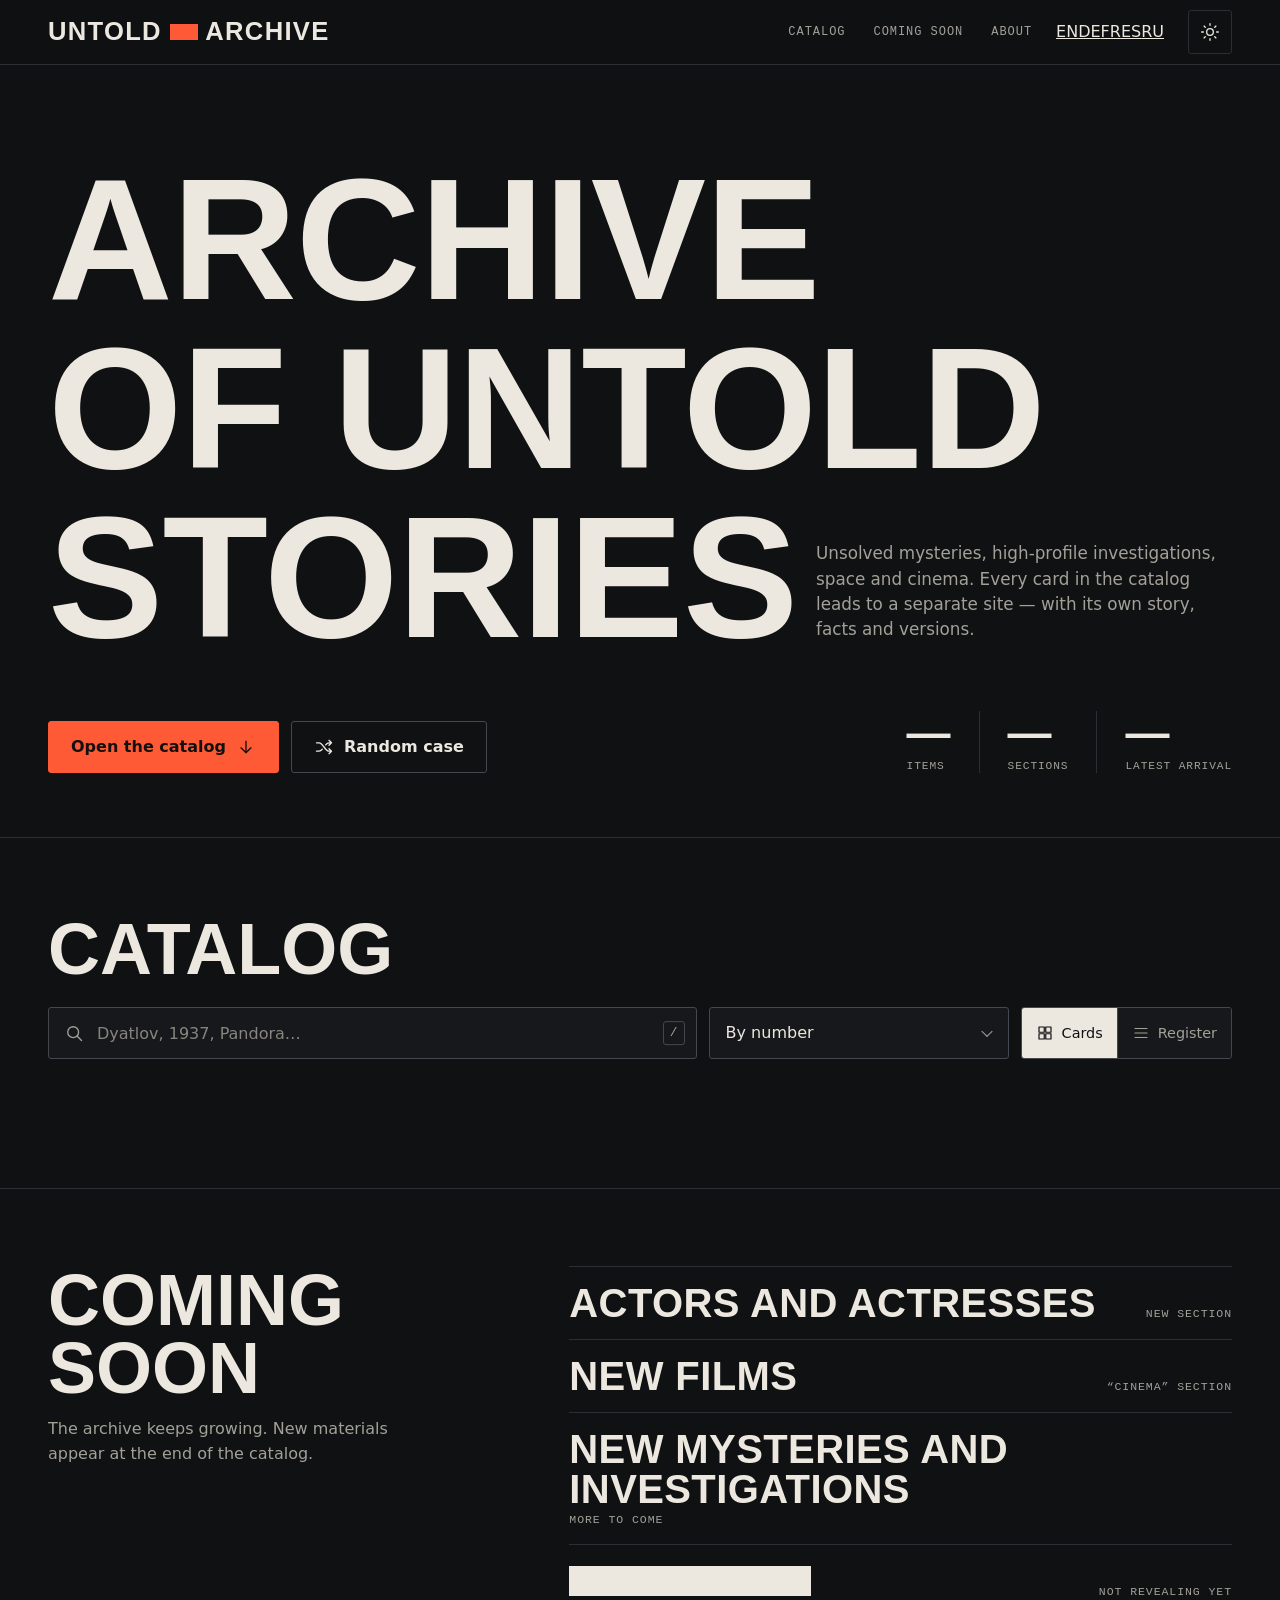
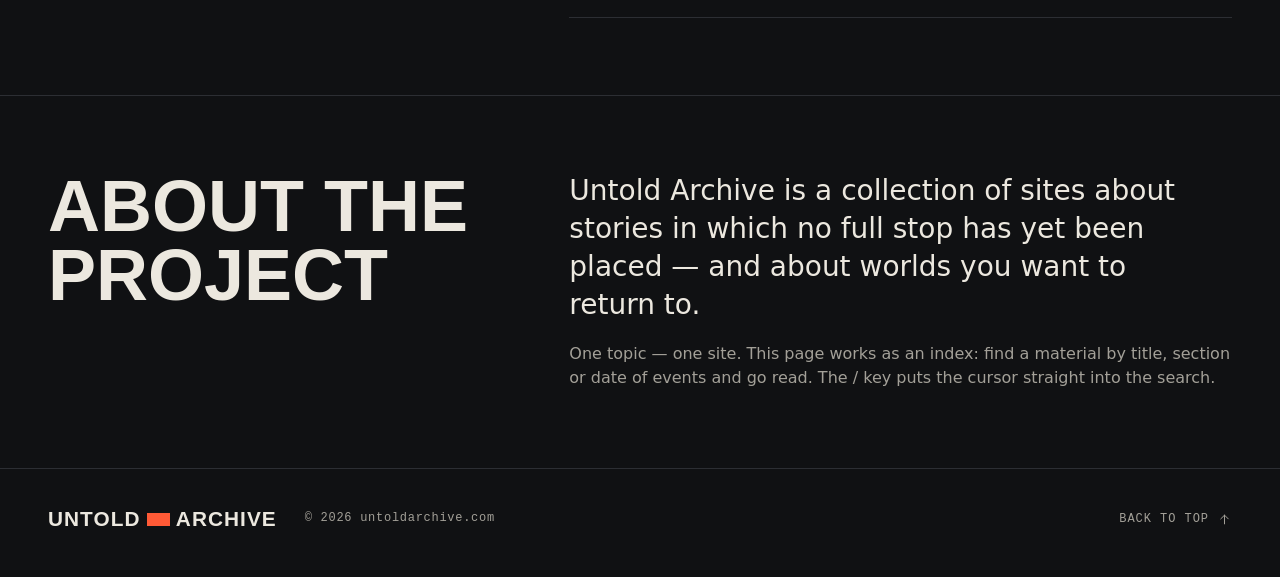
==== commit 365e8fbe: "Update stylesheet and script paths in index.html" ====
--- a/index.html
+++ b/index.html
@@ -46,7 +46,7 @@
       })();
     </script>
 
-    <link rel="stylesheet" href="./assets/style.css" />
+    <link rel="stylesheet" href="./css/style.css" />
   </head>
   <body>
     <a class="skip-link" href="#catalog">Skip to catalog</a>
@@ -242,6 +242,6 @@
     <script>
       window.UA = {"locale":"en","dict":{"docTitle":"Untold Archive — a catalog of untold stories: mysteries, investigations, space, cinema","docDescription":"Untold Archive — a catalog of author sites: Dyatlov Pass, Amelia Earhart, the Mary Celeste, the Kennedy case, Atlantis, the atlas of the Universe, Interstellar and Avatar.","skipLink":"Skip to catalog","navLabel":"Page sections","navCatalog":"Catalog","navSoon":"Coming soon","navAbout":"About","brandHome":"Untold Archive — to the home page","themeToLight":"Switch to light theme","themeToDark":"Switch to dark theme","langLabel":"Page language","hero":["Archive","of untold","stories"],"heroLede":"Unsolved mysteries, high-profile investigations, space and cinema. Every card in the catalog leads to a separate site — with its own story, facts and versions.","openCatalog":"Open the catalog","randomCase":"Random case","statItemsLabel":"items","statSectionsLabel":"sections","statLatestLabel":"latest arrival","itemWords":{"one":"item","other":"items"},"catalogTitle":"Catalog","chipsLabel":"Catalog sections","countFound":"{n} of {total} found","searchLabel":"Search the catalog","searchPlaceholder":"Dyatlov, 1937, Pandora…","searchClear":"Clear search","sortLabel":"Sort","sortOptions":["By number","Newest arrivals first","Events: oldest to newest","Events: newest to oldest","By title, A → Z"],"viewLabel":"Catalog view","viewGrid":"Cards","viewList":"Register","chipAll":"All","chipSoon":"Section in preparation","chipSoonShort":"soon","cardOpen":"Open site","emptyTitle":"Nothing like that in the archive","emptyQuery":"Nothing found for “{q}”{where}. Try another word — a name, a year or a place.","emptyCategory":"This section is empty for now.","resetFilters":"Show the whole catalog","noscript":"The catalog is assembled by a script. Enable JavaScript to see the materials.","soonTitle":"Coming soon","soonText":"The archive keeps growing. New materials appear at the end of the catalog.","soonList":[{"title":"Actors and actresses","note":"new section"},{"title":"New films","note":"“Cinema” section"},{"title":"New mysteries and investigations","note":"more to come"},{"title":"One more topic — not revealed yet","note":"not revealing yet"}],"soonRedacted":"classified","aboutTitle":"About the project","aboutLead":"Untold Archive is a collection of sites about stories in which no full stop has yet been placed — and about worlds you want to return to.","aboutBody":"One topic — one site. This page works as an index: find a material by title, section or date of events and go read. The / key puts the cursor straight into the search.","footerUp":"Back to top","fallbackLabel":"Uncategorised","fallbackShort":"Other","inSection":" in the “{label}” section"},"categories":[{"id":"mystery","label":"Mysteries \u0026 Disappearances","short":"Mysteries","color":"#a9c4ff"},{"id":"case","label":"Investigations","short":"Investigations","color":"#e0475c"},{"id":"ancient","label":"Ancient World","short":"Ancient","color":"#e6b450"},{"id":"space","label":"Space","short":"Space","color":"#b58cff"},{"id":"film","label":"Cinema","short":"Cinema","color":"#4fc3f7"},{"id":"people","label":"Actors \u0026 Actresses","short":"People","color":"#f29bb7"}],"items":[{"id":"dyatlov-pass","url":"https://untoldarchive.com/TheDyatlovPassIncident-en/","title":"Dyatlov Pass","subtitle":"Mountain of the Dead","desc":"Nine hikers from Igor Dyatlov’s group died in the northern Urals on the night of 2 February 1959. The causes are still argued over.","category":"mystery","mark":"1959","year":1959,"hue":"#bfe3ff","glyph":"mountain","glyphSvg":"\u003csvg class=\"glyph\" viewBox=\"0 0 64 64\" fill=\"none\" stroke=\"currentColor\" stroke-width=\"1.4\" stroke-linecap=\"round\" stroke-linejoin=\"round\" aria-hidden=\"true\" focusable=\"false\"\u003e\u003cpath pathLength=\"1\" d=\"M4 52 22 20l9 14 7-10 22 28Z\"/\u003e\u003cpath pathLength=\"1\" d=\"m27 52 5-8 5 8\"/\u003e\u003cpath pathLength=\"1\" d=\"M32 44v8\"/\u003e\u003ccircle pathLength=\"1\" cx=\"49\" cy=\"13\" r=\"4\"/\u003e\u003c/svg\u003e","tags":["Urals","Kholat Syakhl","hikers","USSR","tent","Dyatlov"]},{"id":"amelia-earhart","url":"https://untoldarchive.com/DisappearanceOfAmeliaEarhart-en/","title":"The Disappearance of Amelia Earhart","subtitle":"Archival investigation","desc":"On 2 July 1937 the Lockheed Electra vanished over the Pacific on its way to Howland Island. Neither the aircraft nor the crew has ever been found.","category":"mystery","mark":"1937","year":1937,"hue":"#f2c879","glyph":"plane","glyphSvg":"\u003csvg class=\"glyph\" viewBox=\"0 0 64 64\" fill=\"none\" stroke=\"currentColor\" stroke-width=\"1.4\" stroke-linecap=\"round\" stroke-linejoin=\"round\" aria-hidden=\"true\" focusable=\"false\"\u003e\u003cpath pathLength=\"1\" d=\"M32 6c2 3 3 7 3 12v28c0 4-1 8-3 12-2-4-3-8-3-12V18c0-5 1-9 3-12Z\"/\u003e\u003cpath pathLength=\"1\" d=\"M29 24 6 34v4l23-4\"/\u003e\u003cpath pathLength=\"1\" d=\"m35 24 23 10v4l-23-4\"/\u003e\u003cpath pathLength=\"1\" d=\"m29 48-9 5v3l9-2\"/\u003e\u003cpath pathLength=\"1\" d=\"m35 48 9 5v3l-9-2\"/\u003e\u003cpath pathLength=\"1\" d=\"M17 25v5\"/\u003e\u003cpath pathLength=\"1\" d=\"M47 25v5\"/\u003e\u003c/svg\u003e","tags":["aviation","Pacific","Howland","Electra","Noonan","aviator"]},{"id":"mary-celeste","url":"https://untoldarchive.com/MaryCeleste-en/","title":"Mary Celeste","subtitle":"Archive of the unknown","desc":"In December 1872 a brigantine was found in the Atlantic under sail, with her cargo aboard — and not a single person on board.","category":"mystery","mark":"1872","year":1872,"hue":"#6fc7b8","glyph":"ship","glyphSvg":"\u003csvg class=\"glyph\" viewBox=\"0 0 64 64\" fill=\"none\" stroke=\"currentColor\" stroke-width=\"1.4\" stroke-linecap=\"round\" stroke-linejoin=\"round\" aria-hidden=\"true\" focusable=\"false\"\u003e\u003cpath pathLength=\"1\" d=\"M8 44h48l-6 10H14Z\"/\u003e\u003cpath pathLength=\"1\" d=\"M22 44V10\"/\u003e\u003cpath pathLength=\"1\" d=\"M42 44V16\"/\u003e\u003cpath pathLength=\"1\" d=\"M19 14 8 40h11Z\"/\u003e\u003cpath pathLength=\"1\" d=\"M25 12h11v10H25Z\"/\u003e\u003cpath pathLength=\"1\" d=\"M25 26h13v12H25Z\"/\u003e\u003cpath pathLength=\"1\" d=\"M45 18c5 5 8 12 8 20h-8Z\"/\u003e\u003cpath pathLength=\"1\" d=\"M4 60c4-3 8-3 12 0s8 3 12 0 8-3 12 0 8 3 12 0 4-2 8-1\"/\u003e\u003c/svg\u003e","tags":["ghost ship","Atlantic","brigantine","sea","crew"]},{"id":"kennedy","url":"https://untoldarchive.com/JohnFitzgeraldKennedy-en/","title":"The Kennedy Case","subtitle":"Historical investigation","desc":"Dallas, 22 November 1963. Shots in Dealey Plaza, the Warren Commission, and questions that are still being answered.","category":"case","mark":"1963","year":1963,"hue":"#d9d2c3","glyph":"dossier","glyphSvg":"\u003csvg class=\"glyph\" viewBox=\"0 0 64 64\" fill=\"none\" stroke=\"currentColor\" stroke-width=\"1.4\" stroke-linecap=\"round\" stroke-linejoin=\"round\" aria-hidden=\"true\" focusable=\"false\"\u003e\u003cpath pathLength=\"1\" d=\"M8 18h16l5 6h27v28H8Z\"/\u003e\u003cpath pathLength=\"1\" d=\"M16 34h16\"/\u003e\u003cpath pathLength=\"1\" d=\"M16 42h12\"/\u003e\u003ccircle pathLength=\"1\" cx=\"44\" cy=\"39\" r=\"7\"/\u003e\u003cpath pathLength=\"1\" d=\"m40 39 3 3 5-6\"/\u003e\u003c/svg\u003e","tags":["John Kennedy","JFK","Dallas","Oswald","USA","president","assassination"]},{"id":"franklin-expedition","url":"https://untoldarchive.com/FranklinExpedition-en/","title":"The Franklin Expedition","subtitle":"Two ships and 129 men","desc":"Erebus and Terror sailed to find the Northwest Passage in 1845. Nobody came back from the Arctic.","category":"mystery","mark":"1845","year":1845,"hue":"#a9c4ff","glyph":"compass","glyphSvg":"\u003csvg class=\"glyph\" viewBox=\"0 0 64 64\" fill=\"none\" stroke=\"currentColor\" stroke-width=\"1.4\" stroke-linecap=\"round\" stroke-linejoin=\"round\" aria-hidden=\"true\" focusable=\"false\"\u003e\u003ccircle pathLength=\"1\" cx=\"32\" cy=\"32\" r=\"25\"/\u003e\u003cpath pathLength=\"1\" d=\"m32 12 6 20-6 20-6-20Z\"/\u003e\u003cpath pathLength=\"1\" d=\"M11 32h7\"/\u003e\u003cpath pathLength=\"1\" d=\"M46 32h7\"/\u003e\u003ccircle pathLength=\"1\" cx=\"32\" cy=\"32\" r=\"2\"/\u003e\u003c/svg\u003e","tags":["Arctic","Erebus","Terror","Northwest Passage","ice","Canada"]},{"id":"alexander-tomb","url":"https://untoldarchive.com/AlexanderOfMacedon-en/","title":"Where Does Alexander Rest?","subtitle":"The lost tomb","desc":"Alexander of Macedon died in Babylon in 323 BC. His tomb was seen in Alexandria — and then it vanished from the record.","category":"ancient","mark":"323 BC","year":-323,"hue":"#e6b450","glyph":"column","glyphSvg":"\u003csvg class=\"glyph\" viewBox=\"0 0 64 64\" fill=\"none\" stroke=\"currentColor\" stroke-width=\"1.4\" stroke-linecap=\"round\" stroke-linejoin=\"round\" aria-hidden=\"true\" focusable=\"false\"\u003e\u003cpath pathLength=\"1\" d=\"M16 10h32v6H16Z\"/\u003e\u003cpath pathLength=\"1\" d=\"M20 16v32\"/\u003e\u003cpath pathLength=\"1\" d=\"M28 16v32\"/\u003e\u003cpath pathLength=\"1\" d=\"M36 16v32\"/\u003e\u003cpath pathLength=\"1\" d=\"M44 16v32\"/\u003e\u003cpath pathLength=\"1\" d=\"M16 48h32v4H16Z\"/\u003e\u003cpath pathLength=\"1\" d=\"M12 52h40v4H12Z\"/\u003e\u003c/svg\u003e","tags":["Macedon","Alexandria","Egypt","tomb","antiquity","Babylon"]},{"id":"dahlia-lucan","url":"https://untoldarchive.com/BlackDahlia-en/","title":"The Black Dahlia and Lord Lucan","subtitle":"Two cases","desc":"The murder of Elizabeth Short in Los Angeles in 1947 and the disappearance of Lord Lucan in London in 1974. Neither case is closed.","category":"case","mark":"1947 / 1974","year":1947,"hue":"#e0475c","glyph":"dahlia","glyphSvg":"\u003csvg class=\"glyph\" viewBox=\"0 0 64 64\" fill=\"none\" stroke=\"currentColor\" stroke-width=\"1.4\" stroke-linecap=\"round\" stroke-linejoin=\"round\" aria-hidden=\"true\" focusable=\"false\"\u003e\u003cellipse pathLength=\"1\" cx=\"32\" cy=\"18\" rx=\"6\" ry=\"12\" transform=\"rotate(0 32 32)\"/\u003e\u003cellipse pathLength=\"1\" cx=\"32\" cy=\"18\" rx=\"6\" ry=\"12\" transform=\"rotate(45 32 32)\"/\u003e\u003cellipse pathLength=\"1\" cx=\"32\" cy=\"18\" rx=\"6\" ry=\"12\" transform=\"rotate(90 32 32)\"/\u003e\u003cellipse pathLength=\"1\" cx=\"32\" cy=\"18\" rx=\"6\" ry=\"12\" transform=\"rotate(135 32 32)\"/\u003e\u003cellipse pathLength=\"1\" cx=\"32\" cy=\"18\" rx=\"6\" ry=\"12\" transform=\"rotate(180 32 32)\"/\u003e\u003cellipse pathLength=\"1\" cx=\"32\" cy=\"18\" rx=\"6\" ry=\"12\" transform=\"rotate(225 32 32)\"/\u003e\u003cellipse pathLength=\"1\" cx=\"32\" cy=\"18\" rx=\"6\" ry=\"12\" transform=\"rotate(270 32 32)\"/\u003e\u003cellipse pathLength=\"1\" cx=\"32\" cy=\"18\" rx=\"6\" ry=\"12\" transform=\"rotate(315 32 32)\"/\u003e\u003ccircle pathLength=\"1\" cx=\"32\" cy=\"32\" r=\"4\"/\u003e\u003c/svg\u003e","tags":["Elizabeth Short","Los Angeles","London","murder","unsolved","Black Dahlia","Lucan"]},{"id":"universe","url":"https://untoldarchive.com/universe-en/","title":"The Universe","subtitle":"Interactive atlas of space","desc":"Planets, stars and galaxies in a single atlas — from the Sun’s neighbourhood to the edge of the observable.","category":"space","mark":"13.8 billion years","year":-13800000000,"hue":"#b58cff","glyph":"planet","glyphSvg":"\u003csvg class=\"glyph\" viewBox=\"0 0 64 64\" fill=\"none\" stroke=\"currentColor\" stroke-width=\"1.4\" stroke-linecap=\"round\" stroke-linejoin=\"round\" aria-hidden=\"true\" focusable=\"false\"\u003e\u003ccircle pathLength=\"1\" cx=\"32\" cy=\"32\" r=\"13\"/\u003e\u003cellipse pathLength=\"1\" cx=\"32\" cy=\"32\" rx=\"29\" ry=\"9\" transform=\"rotate(-20 32 32)\"/\u003e\u003cpath pathLength=\"1\" d=\"M52 8v6\"/\u003e\u003cpath pathLength=\"1\" d=\"M49 11h6\"/\u003e\u003cpath pathLength=\"1\" d=\"M10 49v4\"/\u003e\u003cpath pathLength=\"1\" d=\"M8 51h4\"/\u003e\u003c/svg\u003e","tags":["space","galaxies","stars","planets","Solar System","astronomy"]},{"id":"interstellar","url":"https://untoldarchive.com/interstellar-en/","title":"Interstellar","subtitle":"The mission continues","desc":"Christopher Nolan’s film: a wormhole at Saturn, the black hole Gargantua and the crew of the Endurance.","category":"film","mark":"2014","year":2014,"hue":"#f4a261","glyph":"blackhole","glyphSvg":"\u003csvg class=\"glyph\" viewBox=\"0 0 64 64\" fill=\"none\" stroke=\"currentColor\" stroke-width=\"1.4\" stroke-linecap=\"round\" stroke-linejoin=\"round\" aria-hidden=\"true\" focusable=\"false\"\u003e\u003ccircle pathLength=\"1\" cx=\"32\" cy=\"32\" r=\"10\"/\u003e\u003cellipse pathLength=\"1\" cx=\"32\" cy=\"33\" rx=\"29\" ry=\"6\"/\u003e\u003cpath pathLength=\"1\" d=\"M13 29a19 19 0 0 1 38 0\"/\u003e\u003cpath pathLength=\"1\" d=\"M18 38a14 12 0 0 0 28 0\"/\u003e\u003c/svg\u003e","tags":["Interstellar","Nolan","Gargantua","black hole","film","space"]},{"id":"avatar","url":"https://untoldarchive.com/avatar2009-en/","title":"Avatar","subtitle":"Pandora · fan site for James Cameron’s film","desc":"A first encounter with Pandora: the Na’vi people, the Tree of Souls and the story of Jake Sully.","category":"film","mark":"2009","year":2009,"hue":"#4fc3f7","glyph":"sprite","glyphSvg":"\u003csvg class=\"glyph\" viewBox=\"0 0 64 64\" fill=\"none\" stroke=\"currentColor\" stroke-width=\"1.4\" stroke-linecap=\"round\" stroke-linejoin=\"round\" aria-hidden=\"true\" focusable=\"false\"\u003e\u003cpath pathLength=\"1\" d=\"M32 40 5.4 44.7\"/\u003e\u003ccircle pathLength=\"1\" cx=\"5.4\" cy=\"44.7\" r=\"1.6\"/\u003e\u003cpath pathLength=\"1\" d=\"M32 40 10.3 36.2\"/\u003e\u003ccircle pathLength=\"1\" cx=\"10.3\" cy=\"36.2\" r=\"1.6\"/\u003e\u003cpath pathLength=\"1\" d=\"M32 40 8.6 26.5\"/\u003e\u003ccircle pathLength=\"1\" cx=\"8.6\" cy=\"26.5\" r=\"1.6\"/\u003e\u003cpath pathLength=\"1\" d=\"M32 40 17.9 23.1\"/\u003e\u003ccircle pathLength=\"1\" cx=\"17.9\" cy=\"23.1\" r=\"1.6\"/\u003e\u003cpath pathLength=\"1\" d=\"M32 40 22.8 14.6\"/\u003e\u003ccircle pathLength=\"1\" cx=\"22.8\" cy=\"14.6\" r=\"1.6\"/\u003e\u003cpath pathLength=\"1\" d=\"M32 40 32.0 18.0\"/\u003e\u003ccircle pathLength=\"1\" cx=\"32.0\" cy=\"18.0\" r=\"1.6\"/\u003e\u003cpath pathLength=\"1\" d=\"M32 40 41.2 14.6\"/\u003e\u003ccircle pathLength=\"1\" cx=\"41.2\" cy=\"14.6\" r=\"1.6\"/\u003e\u003cpath pathLength=\"1\" d=\"M32 40 46.1 23.1\"/\u003e\u003ccircle pathLength=\"1\" cx=\"46.1\" cy=\"23.1\" r=\"1.6\"/\u003e\u003cpath pathLength=\"1\" d=\"M32 40 55.4 26.5\"/\u003e\u003ccircle pathLength=\"1\" cx=\"55.4\" cy=\"26.5\" r=\"1.6\"/\u003e\u003cpath pathLength=\"1\" d=\"M32 40 53.7 36.2\"/\u003e\u003ccircle pathLength=\"1\" cx=\"53.7\" cy=\"36.2\" r=\"1.6\"/\u003e\u003cpath pathLength=\"1\" d=\"M32 40 58.6 44.7\"/\u003e\u003ccircle pathLength=\"1\" cx=\"58.6\" cy=\"44.7\" r=\"1.6\"/\u003e\u003cpath pathLength=\"1\" d=\"M32 40v18\"/\u003e\u003c/svg\u003e","tags":["Avatar","Cameron","Pandora","Na’vi","film","fan site"]},{"id":"avatar-way-of-water","url":"https://untoldarchive.com/avatar2022-en/","title":"Avatar: The Way of Water","subtitle":"A dive into Pandora","desc":"Pandora’s ocean, the reef clan of the Metkayina and the Sully family far from the forest.","category":"film","mark":"2022","year":2022,"hue":"#2ee6d6","glyph":"wave","glyphSvg":"\u003csvg class=\"glyph\" viewBox=\"0 0 64 64\" fill=\"none\" stroke=\"currentColor\" stroke-width=\"1.4\" stroke-linecap=\"round\" stroke-linejoin=\"round\" aria-hidden=\"true\" focusable=\"false\"\u003e\u003cpath pathLength=\"1\" d=\"M4 40c8 0 12-6 16-12s9-10 16-8c-6 2-8 8-4 13s12 7 28 7\"/\u003e\u003cpath pathLength=\"1\" d=\"M4 50c5-3 9-3 14 0s9 3 14 0 9-3 14 0 9 3 14 0\"/\u003e\u003cpath pathLength=\"1\" d=\"M10 58c4-2 7-2 11 0s7 2 11 0 7-2 11 0 7 2 11 0\"/\u003e\u003c/svg\u003e","tags":["Avatar","The Way of Water","Cameron","Pandora","ocean","Metkayina","film"]},{"id":"avatar-fire-and-ash","url":"https://untoldarchive.com/avatar2025-en/","title":"Avatar 3: Fire and Ash","subtitle":"Fan site","desc":"The third chapter of James Cameron’s saga: the Ash People and another, fiery side of Pandora.","category":"film","mark":"2025","year":2025,"hue":"#ff6b3d","glyph":"flame","glyphSvg":"\u003csvg class=\"glyph\" viewBox=\"0 0 64 64\" fill=\"none\" stroke=\"currentColor\" stroke-width=\"1.4\" stroke-linecap=\"round\" stroke-linejoin=\"round\" aria-hidden=\"true\" focusable=\"false\"\u003e\u003cpath pathLength=\"1\" d=\"M32 6c2 10 14 16 14 30a14 14 0 0 1-28 0c0-6 3-10 6-13 0 5 2 8 5 9-2-9 0-18 3-26Z\"/\u003e\u003cpath pathLength=\"1\" d=\"M32 50a6 6 0 0 1-6-6c0-3 3-5 6-9 3 4 6 6 6 9a6 6 0 0 1-6 6Z\"/\u003e\u003c/svg\u003e","tags":["Avatar","Fire and Ash","Cameron","Pandora","Ash People","film","fan site"]},{"id":"atlantis","url":"https://untoldarchive.com/atlantis-en/","title":"Atlantis","subtitle":"The lost civilisation","desc":"An island state from Plato’s dialogues Timaeus and Critias. Myth, allegory or the memory of a real catastrophe?","category":"ancient","mark":"≈ 9600 BC","year":-9600,"hue":"#3fb3d6","glyph":"rings","glyphSvg":"\u003csvg class=\"glyph\" viewBox=\"0 0 64 64\" fill=\"none\" stroke=\"currentColor\" stroke-width=\"1.4\" stroke-linecap=\"round\" stroke-linejoin=\"round\" aria-hidden=\"true\" focusable=\"false\"\u003e\u003ccircle pathLength=\"1\" cx=\"32\" cy=\"30\" r=\"5\"/\u003e\u003ccircle pathLength=\"1\" cx=\"32\" cy=\"30\" r=\"12\"/\u003e\u003ccircle pathLength=\"1\" cx=\"32\" cy=\"30\" r=\"19\"/\u003e\u003ccircle pathLength=\"1\" cx=\"32\" cy=\"30\" r=\"26\"/\u003e\u003cpath pathLength=\"1\" d=\"M32 35v27\"/\u003e\u003c/svg\u003e","tags":["Plato","Timaeus","Critias","island","ocean","myth","civilisation"]}]};
     </script>
-    <script src="./assets/app.js" defer></script>
+    <script src="./js/app.js" defer></script>
   </body>
 </html>
--- a/css/style.css
+++ b/css/style.css
@@ -0,0 +1,1307 @@
+/* ==========================================================================
+   UNTOLD ARCHIVE — стили главной страницы
+   Содержание:
+     1. Переменные и темы       5. Каталог: шапка, поиск, фильтры
+     2. Основа                  6. Карточки и обложки
+     3. Шапка сайта             7. Вид «Реестр»
+     4. Первый экран            8. Разделы «В подготовке», «О проекте», подвал
+                                9. Движение
+   ========================================================================== */
+
+/* 1. Переменные и темы ---------------------------------------------------- */
+
+:root {
+  --font-display: 'Sofia Sans Extra Condensed', 'Arial Narrow', Impact, 'Roboto Condensed', sans-serif;
+  --font-body: 'Golos Text', system-ui, -apple-system, 'Segoe UI', Roboto, Arial, sans-serif;
+  --font-mono: 'JetBrains Mono', ui-monospace, 'SF Mono', Menlo, Consolas, monospace;
+
+  --gutter: clamp(16px, 4vw, 48px);
+  --radius: 3px;
+  --cover: #0b0c0e;
+  --cover-ink: #f1ede4;
+  --ease: cubic-bezier(0.2, 0.7, 0.2, 1);
+}
+
+:root,
+[data-theme='dark'] {
+  color-scheme: dark;
+  --bg: #101113;
+  --surface: #17181b;
+  --surface-2: #1f2125;
+  --line: #2c2e33;
+  --line-strong: #44474e;
+  --text: #ece8df;
+  --muted: #a3a098;
+  --accent: #ff5a36;
+  --accent-ink: #14100e;
+}
+
+[data-theme='light'] {
+  color-scheme: light;
+  --bg: #e8e9e4;
+  --surface: #f3f3ef;
+  --surface-2: #ffffff;
+  --line: #cbccc5;
+  --line-strong: #a5a69f;
+  --text: #141517;
+  --muted: #5b5c58;
+  --accent: #c4320f;
+  --accent-ink: #ffffff;
+}
+
+/* 2. Основа ---------------------------------------------------------------- */
+
+*,
+*::before,
+*::after {
+  box-sizing: border-box;
+}
+
+html {
+  scroll-behavior: smooth;
+  -webkit-text-size-adjust: 100%;
+  text-size-adjust: 100%;
+}
+
+body {
+  margin: 0;
+  min-height: 100vh;
+  background: var(--bg);
+  color: var(--text);
+  font: 400 1rem/1.55 var(--font-body);
+  -webkit-font-smoothing: antialiased;
+  overflow-x: hidden;
+  overflow-x: clip;
+}
+
+h1,
+h2,
+h3,
+p,
+ul,
+dl,
+dd {
+  margin: 0;
+}
+
+ul {
+  padding: 0;
+  list-style: none;
+}
+
+a {
+  color: inherit;
+}
+
+button,
+input,
+select {
+  font: inherit;
+  color: inherit;
+}
+
+button {
+  cursor: pointer;
+}
+
+::selection {
+  background: var(--accent);
+  color: var(--accent-ink);
+}
+
+:focus-visible {
+  outline: 2px solid var(--accent);
+  outline-offset: 3px;
+}
+
+[hidden] {
+  display: none !important;
+}
+
+section[id] {
+  scroll-margin-top: 65px;
+}
+
+.wrap {
+  width: min(1320px, 100% - 2 * var(--gutter));
+  margin-inline: auto;
+}
+
+.sr-only {
+  position: absolute;
+  width: 1px;
+  height: 1px;
+  margin: -1px;
+  padding: 0;
+  overflow: hidden;
+  clip: rect(0 0 0 0);
+  clip-path: inset(50%);
+  white-space: nowrap;
+  border: 0;
+}
+
+.skip-link {
+  position: absolute;
+  left: var(--gutter);
+  top: -100px;
+  z-index: 100;
+  padding: 10px 16px;
+  background: var(--accent);
+  color: var(--accent-ink);
+  font-weight: 600;
+  text-decoration: none;
+  border-radius: var(--radius);
+}
+
+.skip-link:focus {
+  top: 12px;
+}
+
+.icon {
+  width: 1.25em;
+  height: 1.25em;
+  flex: none;
+  fill: none;
+  stroke: currentColor;
+  stroke-width: 1.6;
+  stroke-linecap: round;
+  stroke-linejoin: round;
+}
+
+kbd {
+  display: inline-grid;
+  place-items: center;
+  min-width: 1.7em;
+  padding: 0 0.4em;
+  border: 1px solid var(--line-strong);
+  border-radius: var(--radius);
+  background: var(--surface);
+  font: 500 0.8em/1.7 var(--font-mono);
+  color: var(--muted);
+}
+
+/* Кнопки */
+
+.btn {
+  display: inline-flex;
+  align-items: center;
+  justify-content: center;
+  gap: 10px;
+  min-height: 52px;
+  padding: 0 22px;
+  border: 1px solid var(--line-strong);
+  border-radius: var(--radius);
+  background: transparent;
+  color: var(--text);
+  font-weight: 600;
+  font-size: 1rem;
+  text-decoration: none;
+  transition: background-color 0.2s, border-color 0.2s, color 0.2s, transform 0.2s var(--ease);
+}
+
+.btn:hover {
+  border-color: var(--text);
+  background: var(--surface);
+}
+
+.btn:active {
+  transform: translateY(1px);
+}
+
+.btn--primary {
+  border-color: var(--accent);
+  background: var(--accent);
+  color: var(--accent-ink);
+}
+
+.btn--primary:hover {
+  border-color: var(--text);
+  background: var(--text);
+  color: var(--bg);
+}
+
+.icon-btn {
+  display: inline-grid;
+  place-items: center;
+  width: 44px;
+  height: 44px;
+  border: 1px solid var(--line);
+  border-radius: var(--radius);
+  background: transparent;
+  transition: border-color 0.2s, background-color 0.2s;
+}
+
+.icon-btn:hover {
+  border-color: var(--text);
+  background: var(--surface);
+}
+
+[data-theme='dark'] .icon--moon,
+[data-theme='light'] .icon--sun {
+  display: none;
+}
+
+/* 3. Шапка сайта ----------------------------------------------------------- */
+
+.top {
+  position: sticky;
+  top: 0;
+  z-index: 50;
+  border-bottom: 1px solid var(--line);
+  background: var(--bg);
+  background: color-mix(in srgb, var(--bg) 86%, transparent);
+  -webkit-backdrop-filter: blur(12px);
+  backdrop-filter: blur(12px);
+}
+
+.top__inner {
+  display: flex;
+  align-items: center;
+  gap: 24px;
+  min-height: 64px;
+}
+
+.brand {
+  display: inline-flex;
+  align-items: center;
+  font: 800 1.6rem/1 var(--font-display);
+  letter-spacing: 0.05em;
+  text-transform: uppercase;
+  text-decoration: none;
+}
+
+.brand__bar {
+  display: inline-block;
+  width: 1.1em;
+  height: 0.62em;
+  margin: 0 0.3em;
+  background: var(--accent);
+  transform-origin: left;
+  transition: transform 0.35s var(--ease);
+}
+
+.brand:hover .brand__bar {
+  transform: scaleX(0.35);
+}
+
+.brand--small {
+  font-size: 1.3rem;
+}
+
+.top__nav {
+  display: none;
+  gap: 28px;
+  margin-left: auto;
+}
+
+.top__nav a {
+  padding: 12px 0;
+  font: 500 0.75rem/1 var(--font-mono);
+  letter-spacing: 0.08em;
+  text-transform: uppercase;
+  text-decoration: none;
+  color: var(--muted);
+  transition: color 0.2s;
+}
+
+.top__nav a:hover {
+  color: var(--text);
+}
+
+#themeToggle {
+  margin-left: auto;
+}
+
+@media (min-width: 760px) {
+  .top__nav {
+    display: flex;
+  }
+
+  #themeToggle {
+    margin-left: 0;
+  }
+}
+
+/* 4. Первый экран ---------------------------------------------------------- */
+
+.hero {
+  padding: clamp(36px, 7vw, 96px) 0 clamp(36px, 5vw, 64px);
+  overflow: hidden;
+  overflow: clip;
+}
+
+.hero__title {
+  font: 800 clamp(2.75rem, 13.5vw, 13.5rem) / 0.98 var(--font-display);
+  letter-spacing: -0.005em;
+  text-transform: uppercase;
+}
+
+.hero__line {
+  display: block;
+  white-space: nowrap;
+}
+
+/* «Вымарывание»: плашка закрывает слово и уезжает при загрузке */
+.redact {
+  position: relative;
+  display: inline-block;
+}
+
+.redact::after {
+  content: '';
+  position: absolute;
+  inset: 0.1em -0.03em 0.06em;
+  background: var(--accent);
+  transform: scaleX(0);
+  transform-origin: right;
+}
+
+.redact--still {
+  font: 800 1em/1 var(--font-display);
+  color: transparent;
+  user-select: none;
+}
+
+.redact--still::after {
+  inset: 0.12em 0;
+  background: var(--text);
+  transform: none;
+}
+
+.hero__lede {
+  max-width: 34rem;
+  margin-top: clamp(20px, 3vw, 32px);
+  font-size: clamp(1.05rem, 1.3vw, 1.2rem);
+  line-height: 1.5;
+  color: var(--muted);
+  text-wrap: pretty;
+}
+
+.hero__foot {
+  display: grid;
+  gap: 32px;
+  margin-top: clamp(28px, 4vw, 48px);
+}
+
+.hero__actions {
+  display: flex;
+  flex-wrap: wrap;
+  gap: 12px;
+}
+
+.hero__actions .btn {
+  flex: 1 1 200px;
+}
+
+.stats {
+  display: grid;
+  grid-template-columns: repeat(2, minmax(0, 1fr));
+  border-top: 1px solid var(--line);
+}
+
+.stats__item {
+  display: flex;
+  flex-direction: column-reverse;
+  gap: 4px;
+  padding: 16px 16px 16px 0;
+}
+
+.stats__item + .stats__item {
+  padding-left: 16px;
+  border-left: 1px solid var(--line);
+}
+
+.stats__item--wide {
+  grid-column: 1 / -1;
+  padding-left: 0 !important;
+  border-left: 0 !important;
+  border-top: 1px solid var(--line);
+}
+
+.stats dt {
+  font: 500 0.7rem/1.3 var(--font-mono);
+  letter-spacing: 0.08em;
+  text-transform: uppercase;
+  color: var(--muted);
+}
+
+.stats dd {
+  font: 800 2.75rem/1 var(--font-display);
+  text-transform: uppercase;
+  font-variant-numeric: tabular-nums;
+}
+
+@media (min-width: 760px) {
+  .hero__foot {
+    grid-template-columns: auto minmax(0, 1fr);
+    align-items: end;
+    gap: 48px;
+  }
+
+  .hero__actions .btn {
+    flex: none;
+  }
+
+  .stats {
+    grid-template-columns: auto auto minmax(0, 1fr);
+    justify-self: end;
+    border-top: 0;
+  }
+
+  .stats__item {
+    padding: 0 28px 0 0;
+  }
+
+  .stats__item + .stats__item {
+    padding-left: 28px;
+  }
+
+  .stats__item--wide {
+    grid-column: auto;
+    padding-left: 28px !important;
+    padding-right: 0;
+    border-left: 1px solid var(--line) !important;
+    border-top: 0;
+  }
+}
+
+/* На широких экранах вводный текст встаёт справа от слова «историй» */
+@media (min-width: 1100px) {
+  .hero__head {
+    display: grid;
+    grid-template-columns: minmax(0, 1fr) 26rem;
+    align-items: end;
+  }
+
+  .hero__title {
+    grid-column: 1 / -1;
+    grid-row: 1;
+  }
+
+  .hero__lede {
+    grid-column: 2;
+    grid-row: 1;
+    margin: 0 0 clamp(14px, 1.6vw, 26px);
+  }
+}
+
+/* 5. Каталог: шапка, поиск, фильтры ---------------------------------------- */
+
+.catalog,
+.soon,
+.about {
+  padding: clamp(40px, 6vw, 80px) 0;
+  border-top: 1px solid var(--line);
+}
+
+.section-head {
+  display: flex;
+  align-items: baseline;
+  justify-content: space-between;
+  gap: 16px;
+  margin-bottom: 24px;
+}
+
+.section-title {
+  font: 800 clamp(2.5rem, 6vw, 4.5rem) / 0.95 var(--font-display);
+  text-transform: uppercase;
+}
+
+.count {
+  font: 500 0.8rem/1.3 var(--font-mono);
+  letter-spacing: 0.04em;
+  color: var(--muted);
+  text-align: right;
+}
+
+.controls {
+  display: grid;
+  grid-template-columns: minmax(0, 1fr) auto;
+  gap: 12px;
+}
+
+.search {
+  position: relative;
+  grid-column: 1 / -1;
+}
+
+.search input {
+  width: 100%;
+  height: 52px;
+  padding: 0 52px 0 48px;
+  border: 1px solid var(--line-strong);
+  border-radius: var(--radius);
+  background: var(--surface);
+  font-size: 1rem;
+  transition: border-color 0.2s, background-color 0.2s;
+}
+
+.search input::placeholder {
+  color: var(--muted);
+  opacity: 0.8;
+}
+
+.search input:hover,
+.search input:focus {
+  border-color: var(--text);
+}
+
+.search input:focus-visible {
+  outline-offset: 0;
+}
+
+.search input::-webkit-search-cancel-button {
+  display: none;
+}
+
+.search__icon {
+  position: absolute;
+  left: 16px;
+  top: 50%;
+  transform: translateY(-50%);
+  color: var(--muted);
+  pointer-events: none;
+}
+
+.search__kbd,
+.search__clear {
+  position: absolute;
+  right: 12px;
+  top: 50%;
+  transform: translateY(-50%);
+}
+
+.search__kbd {
+  display: none;
+  pointer-events: none;
+}
+
+.search__clear {
+  right: 4px;
+  display: grid;
+  place-items: center;
+  width: 44px;
+  height: 44px;
+  border: 0;
+  background: none;
+  color: var(--muted);
+}
+
+.search__clear:hover {
+  color: var(--text);
+}
+
+.select {
+  position: relative;
+  min-width: 0;
+}
+
+.select::after {
+  content: '';
+  position: absolute;
+  right: 18px;
+  top: 50%;
+  width: 8px;
+  height: 8px;
+  border-right: 1.6px solid var(--muted);
+  border-bottom: 1.6px solid var(--muted);
+  transform: translateY(-70%) rotate(45deg);
+  pointer-events: none;
+}
+
+.select select {
+  width: 100%;
+  height: 52px;
+  padding: 0 44px 0 16px;
+  border: 1px solid var(--line-strong);
+  border-radius: var(--radius);
+  background: var(--surface);
+  font-size: 1rem;
+  text-overflow: ellipsis;
+  appearance: none;
+  -webkit-appearance: none;
+  cursor: pointer;
+  transition: border-color 0.2s;
+}
+
+.select select:hover {
+  border-color: var(--text);
+}
+
+.segmented {
+  display: inline-flex;
+  border: 1px solid var(--line-strong);
+  border-radius: var(--radius);
+  overflow: hidden;
+}
+
+.segmented button {
+  display: inline-flex;
+  align-items: center;
+  gap: 8px;
+  height: 50px;
+  padding: 0 14px;
+  border: 0;
+  background: var(--surface);
+  color: var(--muted);
+  font-size: 0.9rem;
+  font-weight: 500;
+  transition: background-color 0.2s, color 0.2s;
+}
+
+.segmented button + button {
+  border-left: 1px solid var(--line-strong);
+}
+
+.segmented button:hover {
+  color: var(--text);
+}
+
+.segmented button[aria-pressed='true'] {
+  background: var(--text);
+  color: var(--bg);
+}
+
+.segmented button:focus-visible {
+  outline-offset: -4px;
+}
+
+.segmented span {
+  display: none;
+}
+
+@media (min-width: 760px) {
+  .controls {
+    grid-template-columns: minmax(0, 1fr) minmax(0, 300px) auto;
+  }
+
+  .search {
+    grid-column: auto;
+  }
+
+  .segmented span {
+    display: inline;
+  }
+}
+
+@media (hover: hover) and (min-width: 760px) {
+  .search__kbd {
+    display: inline-grid;
+  }
+
+  .search input:focus ~ .search__kbd {
+    display: none;
+  }
+}
+
+/* Фильтр по разделам */
+
+.chips {
+  display: flex;
+  gap: 8px;
+  margin: 16px calc(-1 * var(--gutter)) 28px;
+  padding: 2px var(--gutter) 6px;
+  overflow-x: auto;
+  scrollbar-width: none;
+}
+
+.chips::-webkit-scrollbar {
+  display: none;
+}
+
+.chip {
+  display: inline-flex;
+  align-items: center;
+  gap: 9px;
+  flex: none;
+  height: 44px;
+  padding: 0 14px;
+  border: 1px solid var(--line);
+  border-radius: var(--radius);
+  background: transparent;
+  font-size: 0.95rem;
+  font-weight: 500;
+  white-space: nowrap;
+  transition: border-color 0.2s, background-color 0.2s, color 0.2s;
+}
+
+.chip:hover {
+  border-color: var(--text);
+}
+
+.chip__dot {
+  width: 9px;
+  height: 9px;
+  border-radius: 50%;
+  background: var(--dot, var(--muted));
+  box-shadow: 0 0 0 1px rgb(0 0 0 / 0.25);
+}
+
+.chip__n {
+  font: 500 0.75rem/1 var(--font-mono);
+  color: var(--muted);
+}
+
+.chip[aria-pressed='true'] {
+  border-color: var(--text);
+  background: var(--text);
+  color: var(--bg);
+}
+
+.chip[aria-pressed='true'] .chip__n {
+  color: inherit;
+  opacity: 0.7;
+}
+
+.chip:disabled {
+  border-style: dashed;
+  color: var(--muted);
+  cursor: default;
+}
+
+.chip:disabled:hover {
+  border-color: var(--line);
+}
+
+@media (min-width: 760px) {
+  .chips {
+    flex-wrap: wrap;
+    margin-inline: 0;
+    padding-inline: 0;
+    overflow: visible;
+  }
+}
+
+/* 6. Карточки и обложки ---------------------------------------------------- */
+
+.grid {
+  display: grid;
+  grid-template-columns: repeat(auto-fill, minmax(min(100%, 290px), 1fr));
+  gap: clamp(14px, 1.6vw, 22px);
+}
+
+.card {
+  --hue: #cfcfcf;
+  display: grid;
+  border: 1px solid var(--line);
+  border-radius: var(--radius);
+  background: var(--surface);
+  transition: border-color 0.25s, transform 0.35s var(--ease), box-shadow 0.35s var(--ease);
+}
+
+.card__link {
+  display: flex;
+  flex-direction: column;
+  min-width: 0;
+  color: inherit;
+  text-decoration: none;
+  border-radius: inherit;
+}
+
+.card:hover,
+.card:focus-within {
+  border-color: var(--text);
+  transform: translateY(-4px);
+  box-shadow: 0 18px 40px -22px rgb(0 0 0 / 0.55);
+}
+
+.card.is-picked {
+  border-color: var(--accent);
+  box-shadow: 0 0 0 3px var(--accent);
+}
+
+.cover {
+  position: relative;
+  aspect-ratio: 16 / 11;
+  overflow: hidden;
+  border-radius: 2px 2px 0 0;
+  background: var(--cover);
+  background:
+    radial-gradient(95% 125% at 100% 0%, color-mix(in srgb, var(--hue) 36%, transparent), transparent 64%),
+    radial-gradient(circle at 1px 1px, rgb(255 255 255 / 0.08) 1px, transparent 1.6px) 0 0 / 14px 14px,
+    var(--cover);
+  color: var(--cover-ink);
+  container-type: inline-size;
+}
+
+.cover::after {
+  content: '';
+  position: absolute;
+  inset: auto 0 0;
+  height: 3px;
+  background: var(--hue);
+  transform: scaleX(0);
+  transform-origin: left;
+  transition: transform 0.5s var(--ease);
+}
+
+.card:hover .cover::after,
+.card:focus-within .cover::after {
+  transform: scaleX(1);
+}
+
+.cover__no,
+.cover__cat,
+.cover__badge {
+  position: absolute;
+  top: 14px;
+  font: 500 0.7rem/1 var(--font-mono);
+  letter-spacing: 0.08em;
+  text-transform: uppercase;
+}
+
+.cover__no {
+  left: 16px;
+  color: var(--hue);
+}
+
+.cover__cat {
+  right: 16px;
+  color: rgb(241 237 228 / 0.72);
+}
+
+.cover__badge {
+  top: 36px;
+  left: 16px;
+  padding: 5px 7px;
+  background: var(--hue);
+  color: #0b0c0e;
+}
+
+.cover .glyph {
+  position: absolute;
+  right: 7%;
+  top: 47%;
+  width: 40%;
+  height: auto;
+  color: var(--hue);
+  transform: translateY(-50%);
+  transition: transform 0.6s var(--ease);
+}
+
+.card:hover .glyph,
+.card:focus-within .glyph {
+  transform: translateY(-50%) scale(1.08) rotate(-4deg);
+}
+
+.cover__mark {
+  position: absolute;
+  left: 16px;
+  bottom: 12px;
+  font: 800 4rem/0.9 var(--font-display);
+  font-size: clamp(3rem, 23cqw, 4.75rem);
+  letter-spacing: 0.005em;
+  text-transform: uppercase;
+  white-space: nowrap;
+}
+
+.cover__mark--sm {
+  font-size: 1.9rem;
+  font-size: clamp(1.6rem, 10.5cqw, 2.4rem);
+}
+
+.card__body {
+  display: flex;
+  flex-direction: column;
+  gap: 6px;
+  padding: 18px 18px 0;
+}
+
+.card__title {
+  font: 800 1.9rem/1 var(--font-display);
+  letter-spacing: 0.01em;
+  text-transform: uppercase;
+  text-wrap: balance;
+}
+
+.card__sub {
+  font-size: 0.9rem;
+  line-height: 1.35;
+  color: var(--muted);
+}
+
+.card__desc {
+  margin-top: 6px;
+  font-size: 0.95rem;
+  line-height: 1.5;
+  text-wrap: pretty;
+}
+
+/* В карточках эти данные уже есть на обложке — оставляем их только для скринридеров */
+.grid[data-view='grid'] .card__meta {
+  position: absolute;
+  width: 1px;
+  height: 1px;
+  overflow: hidden;
+  clip: rect(0 0 0 0);
+  clip-path: inset(50%);
+  white-space: nowrap;
+}
+
+.card__go {
+  display: flex;
+  align-items: center;
+  justify-content: space-between;
+  gap: 8px;
+  margin-top: auto;
+  padding: 18px;
+  font: 500 0.72rem/1 var(--font-mono);
+  letter-spacing: 0.08em;
+  text-transform: uppercase;
+  color: var(--muted);
+  transition: color 0.2s;
+}
+
+.card__go .icon {
+  transition: transform 0.35s var(--ease);
+}
+
+.card:hover .card__go,
+.card:focus-within .card__go {
+  color: var(--text);
+}
+
+.card:hover .card__go .icon,
+.card:focus-within .card__go .icon {
+  color: var(--accent);
+  transform: translateX(4px);
+}
+
+/* Пустой результат */
+
+.empty {
+  display: grid;
+  justify-items: start;
+  gap: 12px;
+  padding: clamp(28px, 5vw, 56px);
+  border: 1px dashed var(--line-strong);
+  border-radius: var(--radius);
+}
+
+.empty__title {
+  font: 800 2.5rem/1 var(--font-display);
+  text-transform: uppercase;
+}
+
+.empty__text {
+  max-width: 36rem;
+  margin-bottom: 8px;
+  color: var(--muted);
+}
+
+.noscript {
+  padding: 24px;
+  border: 1px dashed var(--line-strong);
+  color: var(--muted);
+}
+
+/* 7. Вид «Реестр» ---------------------------------------------------------- */
+
+.grid[data-view='list'] {
+  display: block;
+  border-top: 1px solid var(--line);
+}
+
+.grid[data-view='list'] .card {
+  border: 0;
+  border-bottom: 1px solid var(--line);
+  border-radius: 0;
+  background: none;
+  box-shadow: none;
+  transform: none;
+}
+
+.grid[data-view='list'] .card:hover,
+.grid[data-view='list'] .card:focus-within {
+  background: var(--surface);
+}
+
+.grid[data-view='list'] .card.is-picked {
+  box-shadow: inset 4px 0 0 var(--accent);
+  background: var(--surface);
+}
+
+.grid[data-view='list'] .card__link {
+  display: grid;
+  grid-template-columns: 64px minmax(0, 1fr) auto;
+  align-items: center;
+  gap: 16px;
+  padding: 12px 8px 12px 0;
+  border-radius: 0;
+}
+
+.grid[data-view='list'] .cover {
+  width: 64px;
+  aspect-ratio: 1;
+  border-radius: 2px;
+}
+
+.grid[data-view='list'] .cover::after,
+.grid[data-view='list'] .cover__no,
+.grid[data-view='list'] .cover__cat,
+.grid[data-view='list'] .cover__badge,
+.grid[data-view='list'] .cover__mark,
+.grid[data-view='list'] .card__desc {
+  display: none;
+}
+
+.grid[data-view='list'] .cover .glyph {
+  right: 18%;
+  top: 50%;
+  width: 64%;
+}
+
+.grid[data-view='list'] .card__body {
+  display: grid;
+  gap: 4px;
+  padding: 0;
+}
+
+.grid[data-view='list'] .card__title {
+  font-size: 1.6rem;
+}
+
+.grid[data-view='list'] .card__meta {
+  display: flex;
+  flex-wrap: wrap;
+  gap: 4px 14px;
+  margin-top: 4px;
+  font: 500 0.72rem/1.3 var(--font-mono);
+  letter-spacing: 0.06em;
+  text-transform: uppercase;
+  color: var(--muted);
+}
+
+.grid[data-view='list'] .card__meta span:first-child {
+  color: var(--text);
+}
+
+.grid[data-view='list'] .card__go {
+  margin: 0;
+  padding: 12px;
+}
+
+.grid[data-view='list'] .card__go span {
+  display: none;
+}
+
+@media (min-width: 900px) {
+  .grid[data-view='list'] .card__link {
+    grid-template-columns: 72px minmax(0, 1fr) auto;
+    gap: 24px;
+    padding: 14px 12px 14px 0;
+  }
+
+  .grid[data-view='list'] .cover {
+    width: 72px;
+  }
+
+  .grid[data-view='list'] .card__body {
+    grid-template-columns: minmax(0, 1fr) minmax(0, 22rem);
+    column-gap: 32px;
+    align-items: center;
+  }
+
+  .grid[data-view='list'] .card__title {
+    font-size: 2rem;
+  }
+
+  .grid[data-view='list'] .card__meta {
+    grid-column: 2;
+    grid-row: 1 / span 2;
+    justify-content: flex-end;
+    margin: 0;
+    text-align: right;
+  }
+
+  .grid[data-view='list'] .card__go span {
+    display: inline;
+  }
+}
+
+/* 8. «В подготовке», «О проекте», подвал ----------------------------------- */
+
+.soon__inner,
+.about__inner {
+  display: grid;
+  gap: 28px;
+}
+
+.soon__text {
+  max-width: 24rem;
+  margin-top: 14px;
+  color: var(--muted);
+}
+
+.soon__list {
+  border-top: 1px solid var(--line);
+}
+
+.soon__list li {
+  display: flex;
+  flex-wrap: wrap;
+  align-items: baseline;
+  justify-content: space-between;
+  gap: 4px 20px;
+  padding: 16px 0;
+  border-bottom: 1px solid var(--line);
+}
+
+.soon__list span:not(.sr-only) {
+  font: 600 clamp(1.7rem, 3.4vw, 2.5rem) / 1 var(--font-display);
+  letter-spacing: 0.01em;
+  text-transform: uppercase;
+}
+
+.soon__list em {
+  font: 500 0.72rem/1.3 var(--font-mono);
+  font-style: normal;
+  letter-spacing: 0.08em;
+  text-transform: uppercase;
+  color: var(--muted);
+}
+
+.about__text {
+  display: grid;
+  gap: 18px;
+  max-width: 44rem;
+}
+
+.about__lead {
+  font-size: clamp(1.25rem, 2.2vw, 1.75rem);
+  line-height: 1.35;
+  text-wrap: pretty;
+}
+
+.about__text p:not(.about__lead) {
+  color: var(--muted);
+  text-wrap: pretty;
+}
+
+@media (min-width: 900px) {
+  .soon__inner,
+  .about__inner {
+    grid-template-columns: minmax(0, 5fr) minmax(0, 7fr);
+    gap: 48px;
+  }
+}
+
+.footer {
+  padding: 28px 0 36px;
+  border-top: 1px solid var(--line);
+}
+
+.footer__inner {
+  display: flex;
+  flex-wrap: wrap;
+  align-items: center;
+  gap: 12px 28px;
+}
+
+.footer__copy {
+  font: 500 0.75rem/1.3 var(--font-mono);
+  letter-spacing: 0.06em;
+  color: var(--muted);
+}
+
+.footer__up {
+  display: inline-flex;
+  align-items: center;
+  gap: 8px;
+  min-height: 44px;
+  margin-left: auto;
+  font: 500 0.75rem/1 var(--font-mono);
+  letter-spacing: 0.08em;
+  text-transform: uppercase;
+  text-decoration: none;
+  color: var(--muted);
+  transition: color 0.2s;
+}
+
+.footer__up:hover {
+  color: var(--text);
+}
+
+/* 9. Движение --------------------------------------------------------------- */
+
+@keyframes rise {
+  from {
+    opacity: 0;
+    transform: translateY(18px);
+  }
+}
+
+@keyframes unredact {
+  from {
+    transform: scaleX(1);
+  }
+  to {
+    transform: scaleX(0);
+  }
+}
+
+@keyframes draw {
+  from {
+    stroke-dashoffset: 1;
+  }
+  to {
+    stroke-dashoffset: 0;
+  }
+}
+
+@media (prefers-reduced-motion: no-preference) {
+  .hero__line {
+    animation: rise 0.8s var(--ease) backwards;
+  }
+
+  .hero__line:nth-child(2) {
+    animation-delay: 0.08s;
+  }
+
+  .hero__line:nth-child(3) {
+    animation-delay: 0.16s;
+  }
+
+  .hero__lede,
+  .hero__foot {
+    animation: rise 0.8s var(--ease) 0.3s backwards;
+  }
+
+  .hero .redact::after {
+    animation: unredact 0.9s cubic-bezier(0.75, 0, 0.2, 1) 0.75s backwards;
+  }
+
+  .card {
+    animation: rise 0.5s var(--ease) backwards;
+    animation-delay: calc(var(--i, 0) * 40ms);
+  }
+
+  .cover .glyph > * {
+    stroke-dasharray: 1;
+    animation: draw 1.3s ease-out backwards;
+    animation-delay: calc(var(--i, 0) * 40ms + 200ms);
+  }
+}
+
+/* Во время набора в поиске карточки появляются сразу, без анимации */
+.grid.is-instant .card,
+.grid.is-instant .glyph > * {
+  animation: none;
+}
+
+@media (prefers-reduced-motion: reduce) {
+  html {
+    scroll-behavior: auto;
+  }
+
+  *,
+  *::before,
+  *::after {
+    transition-duration: 0.01ms !important;
+  }
+
+  .card:hover,
+  .card:focus-within {
+    transform: none;
+  }
+}
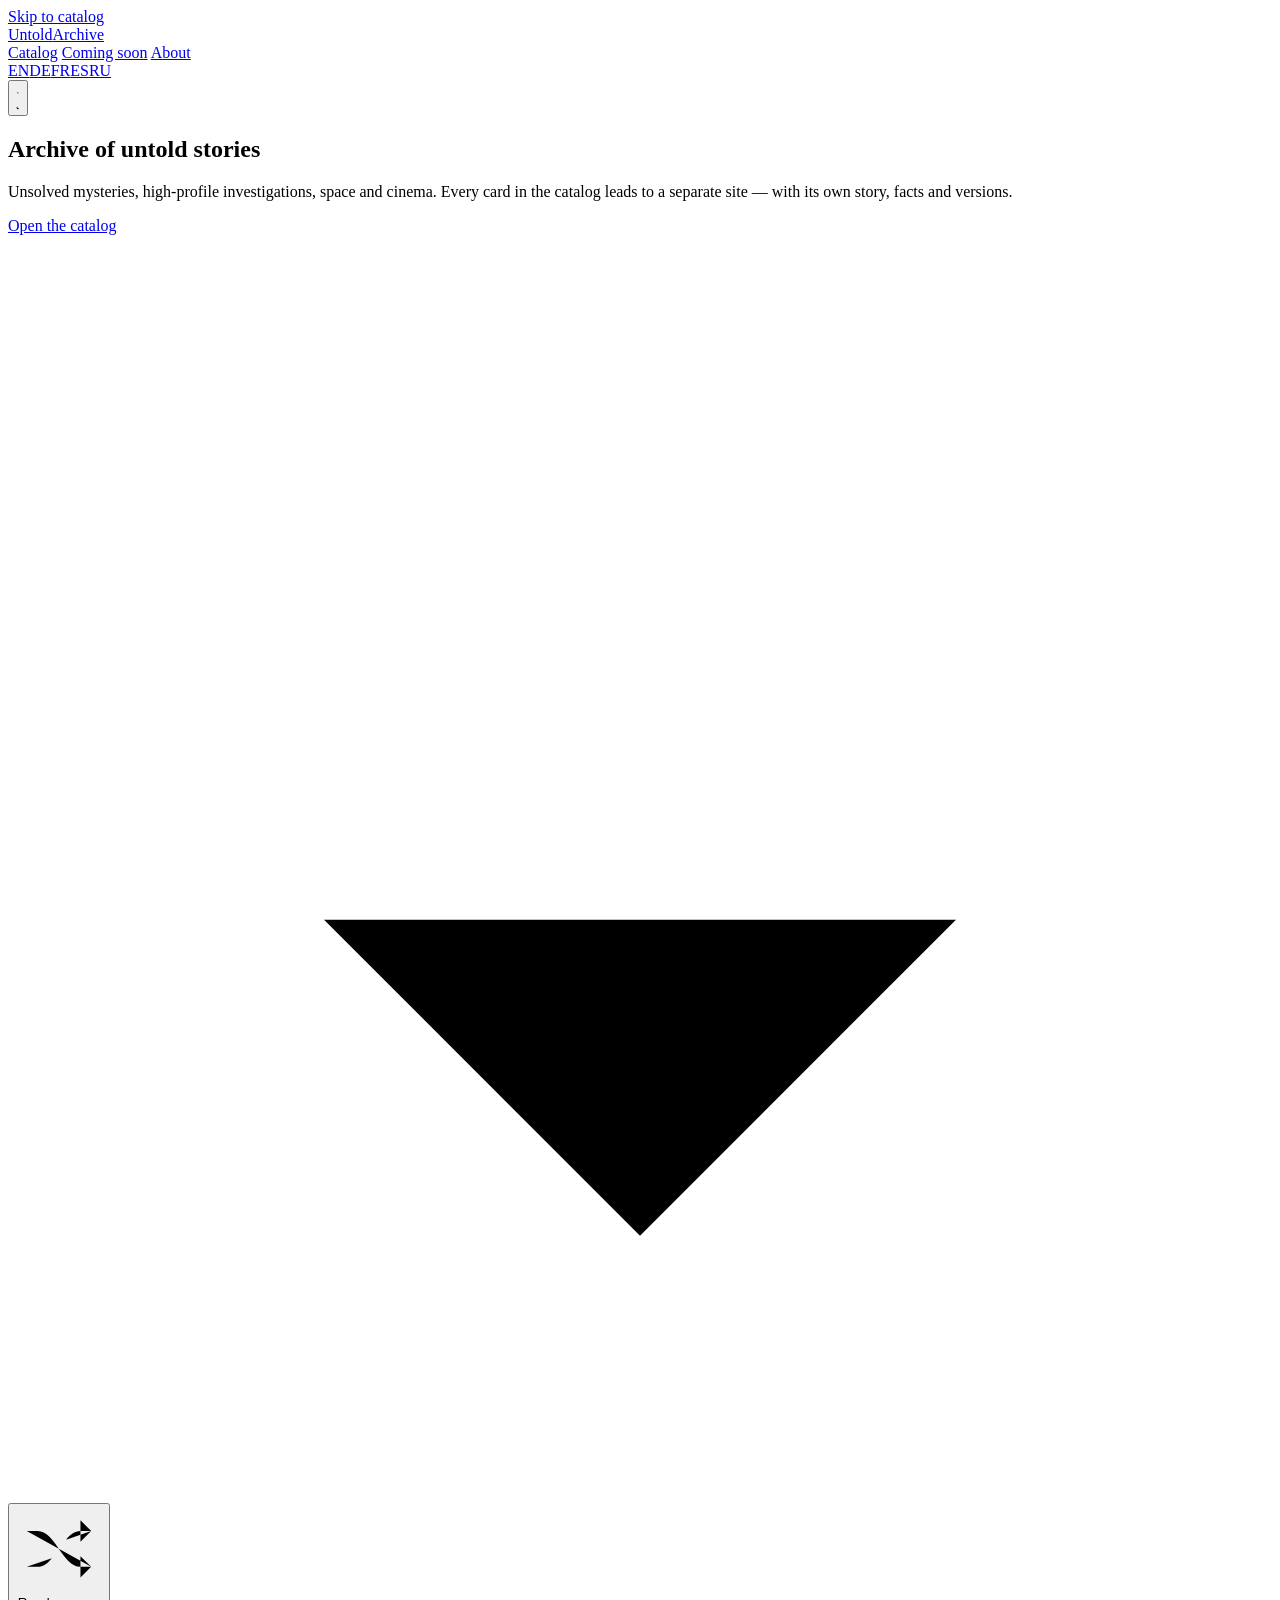
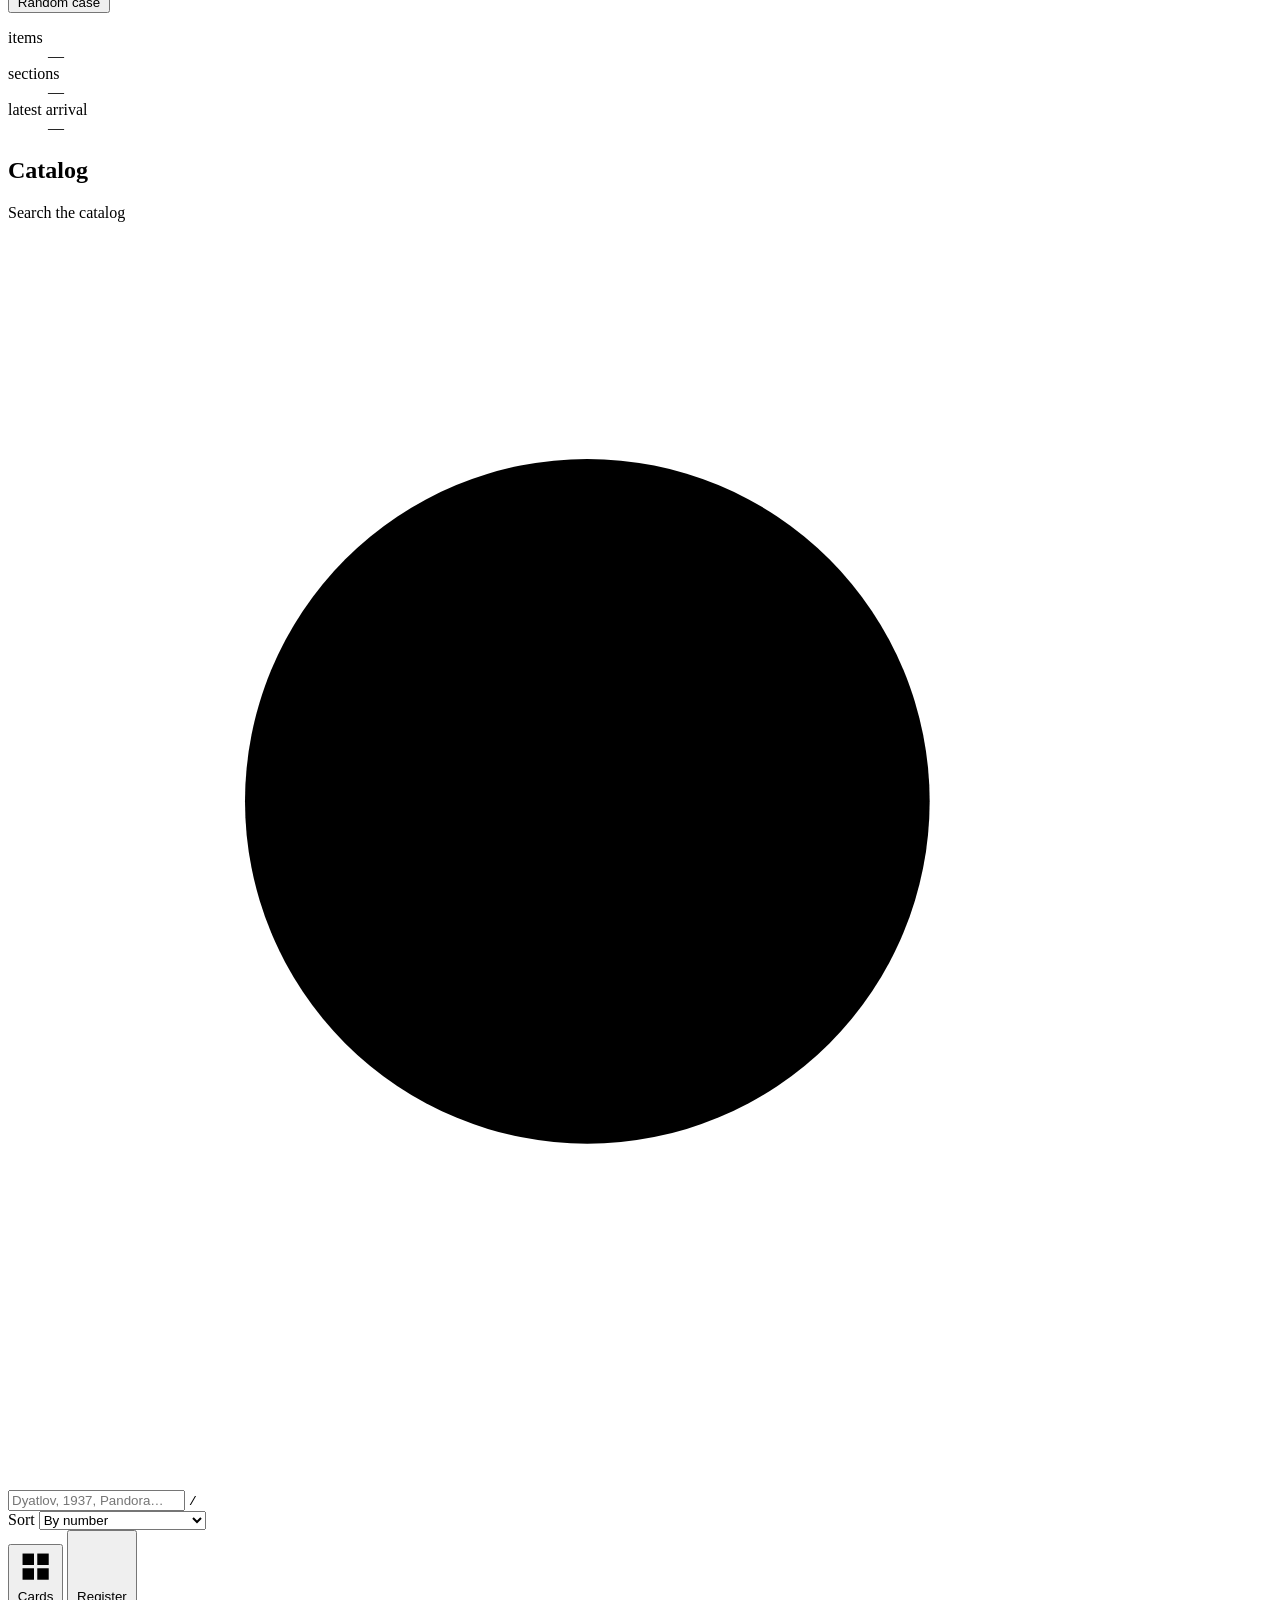
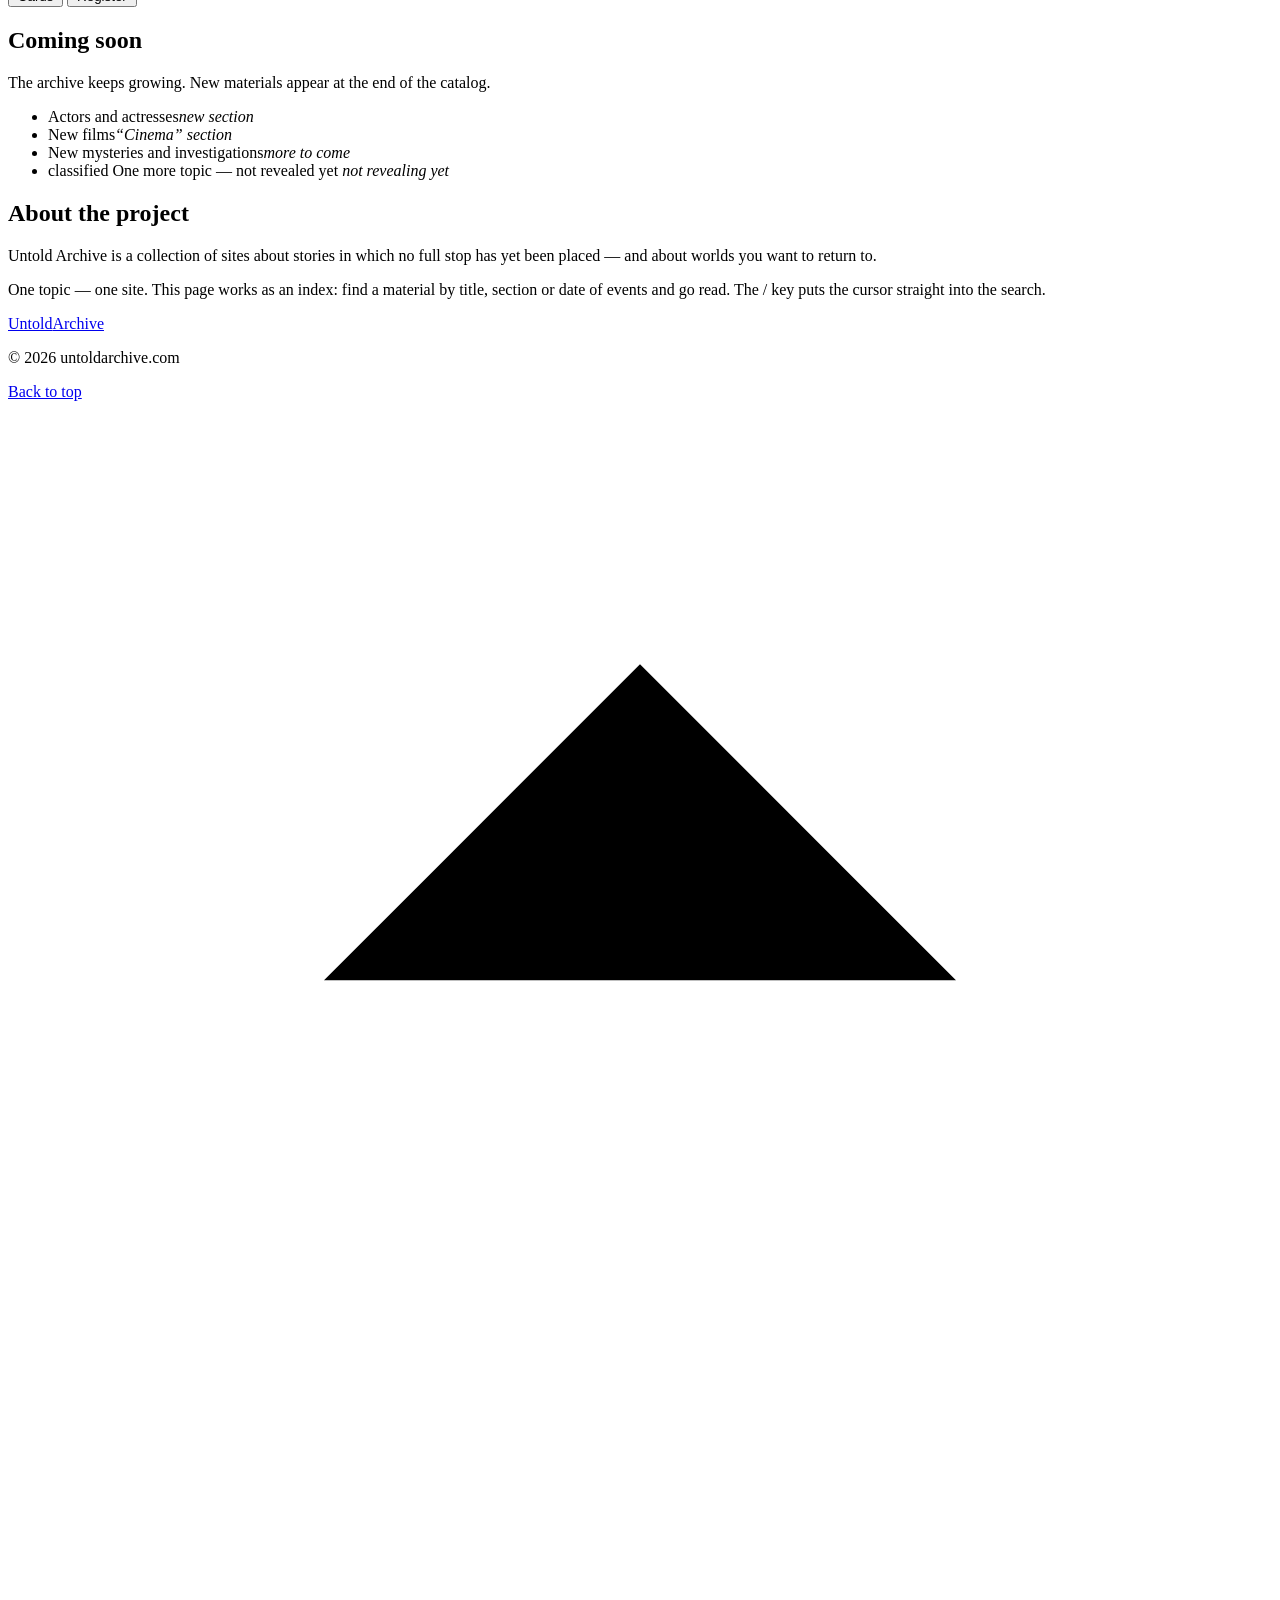
==== commit e71427b8: "Update stylesheet link to external source" ====
--- a/index.html
+++ b/index.html
@@ -46,7 +46,7 @@
       })();
     </script>
 
-    <link rel="stylesheet" href="./css/style.css" />
+    <link rel="stylesheet" href="https://untoldarchive.com/en/assets/style.css" />
   </head>
   <body>
     <a class="skip-link" href="#catalog">Skip to catalog</a>
